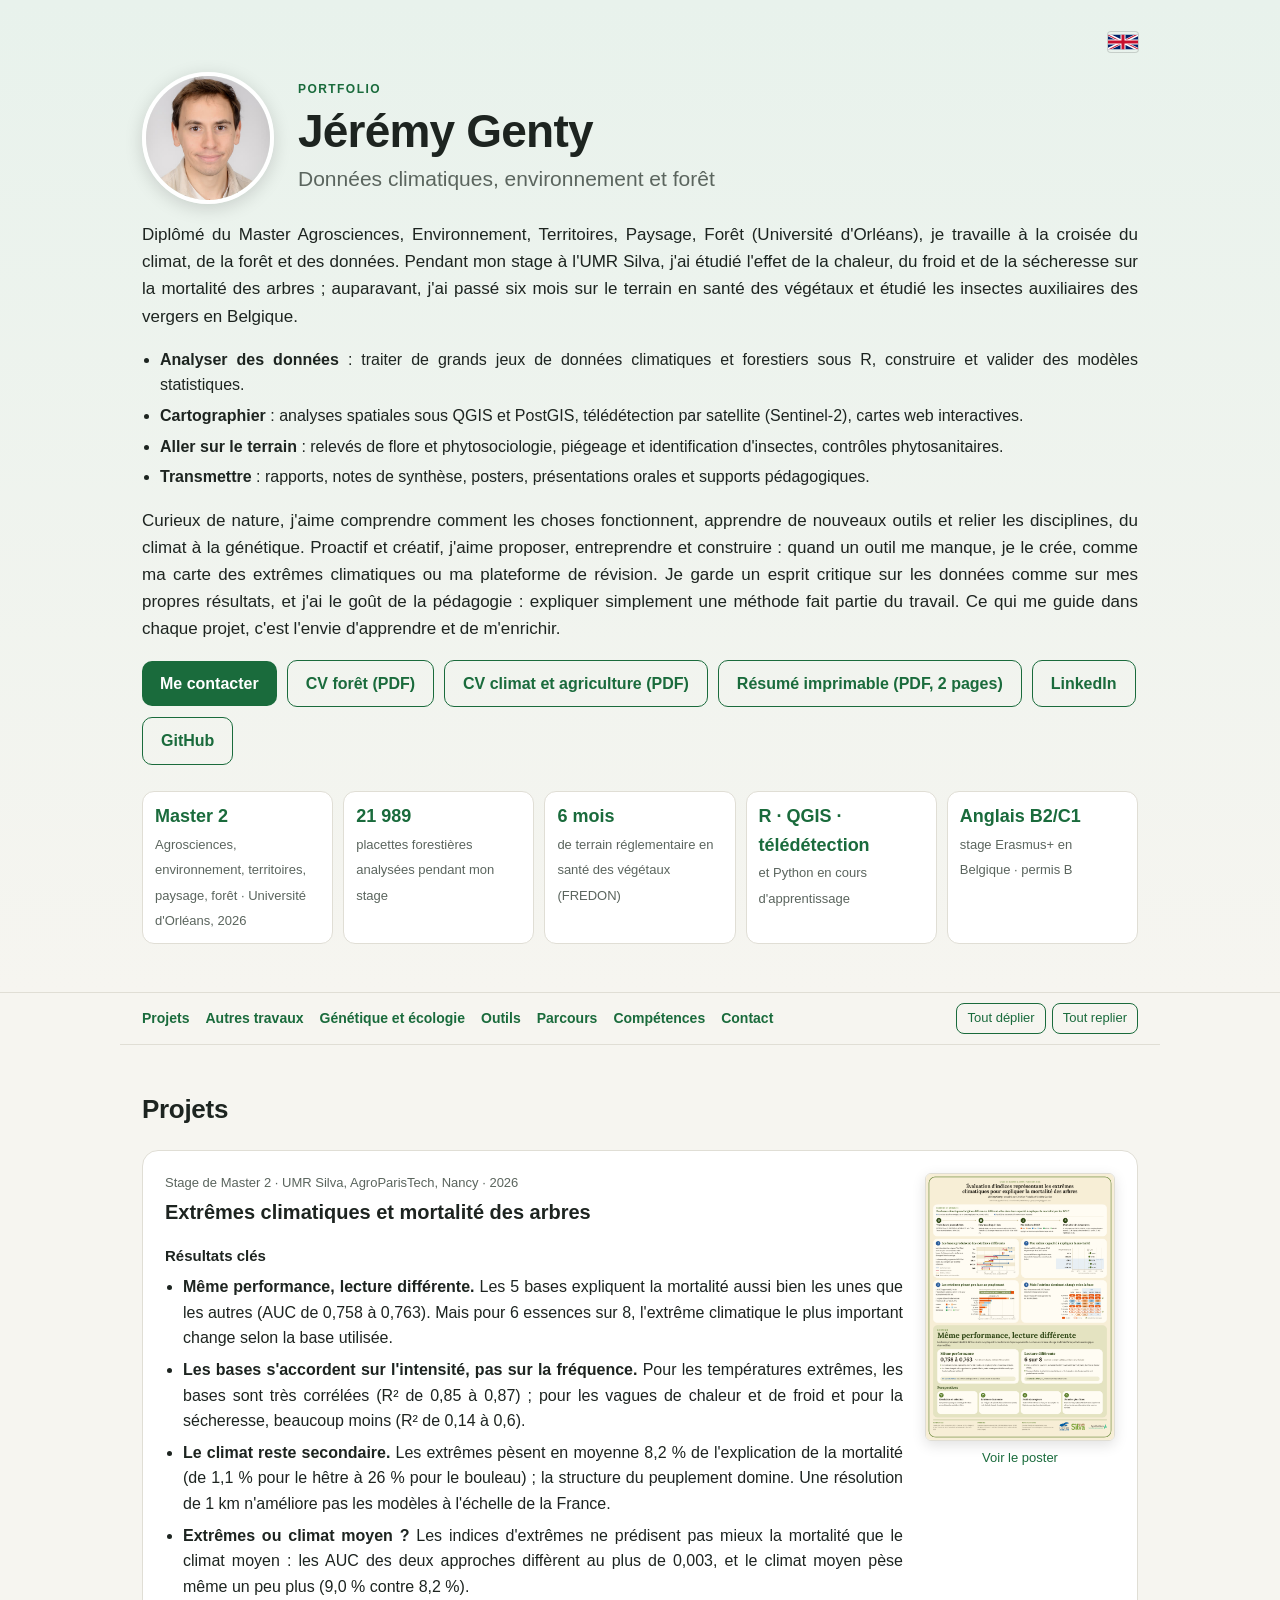
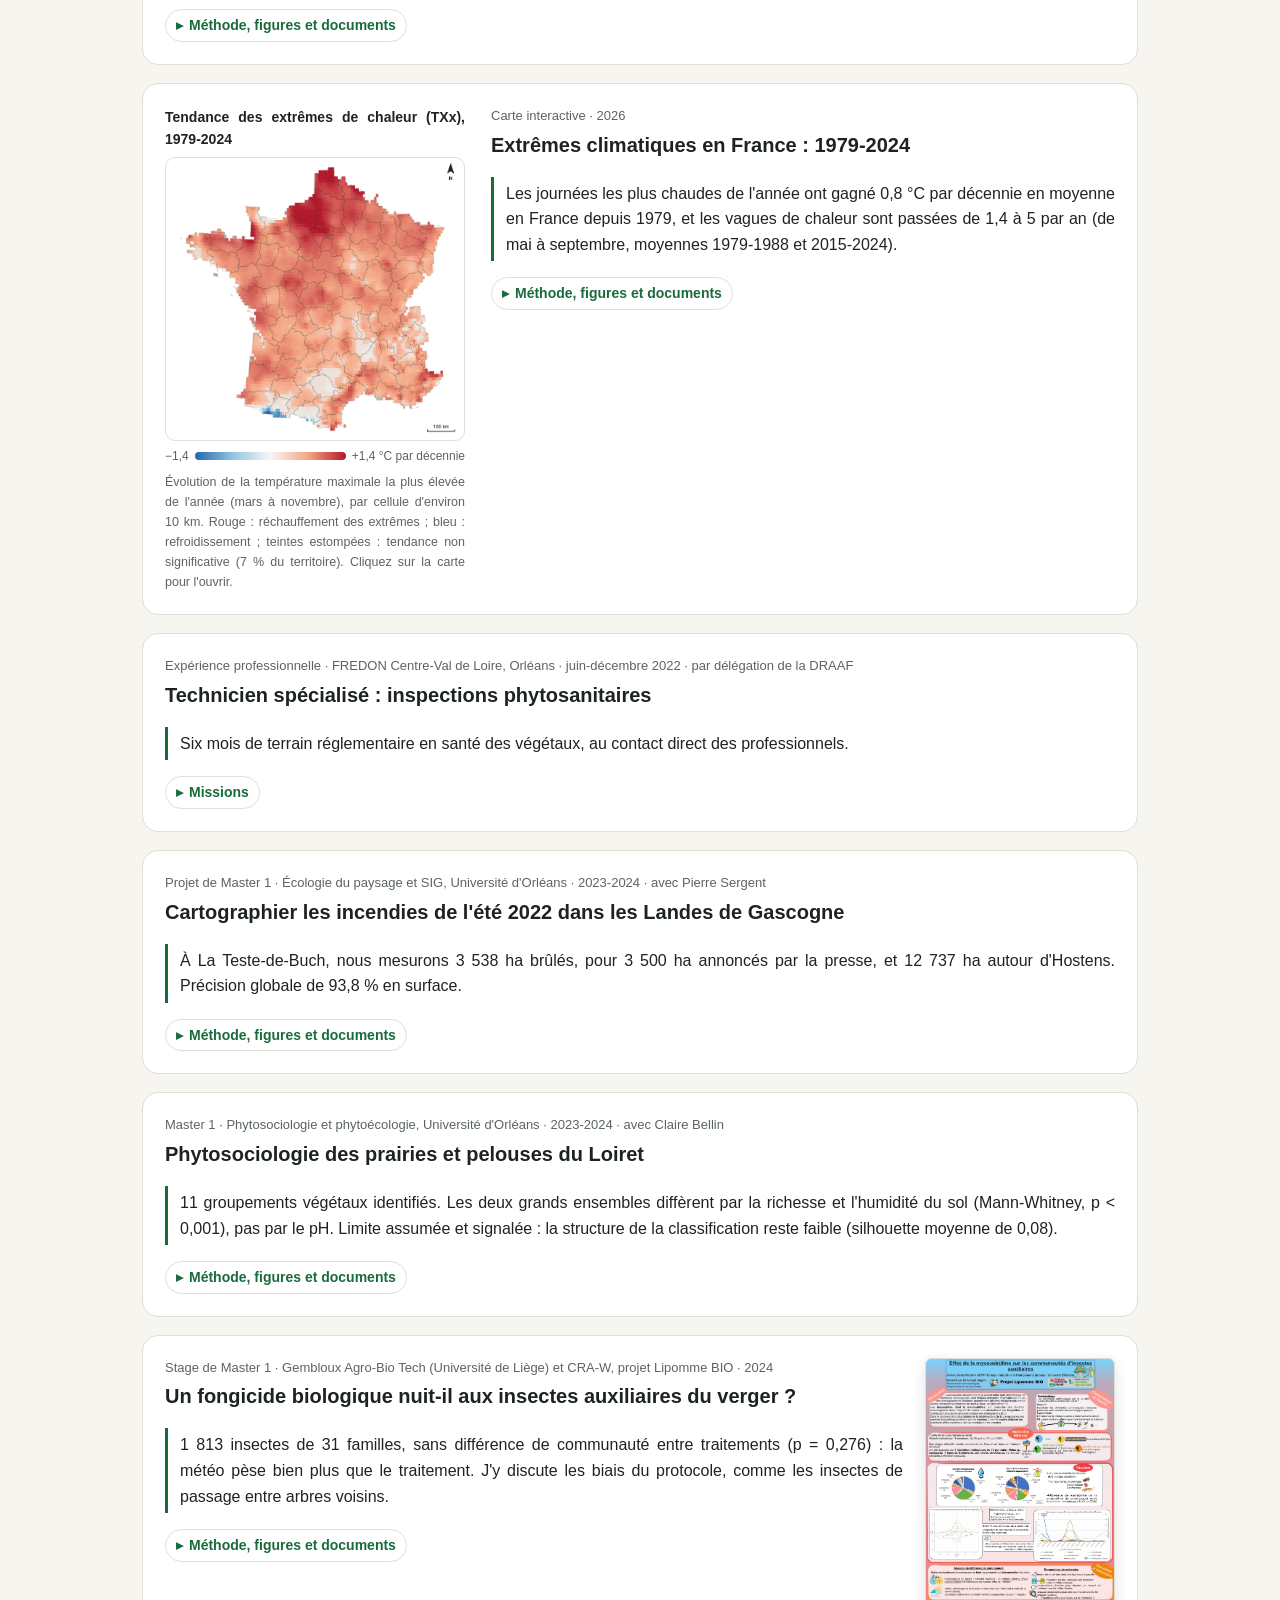
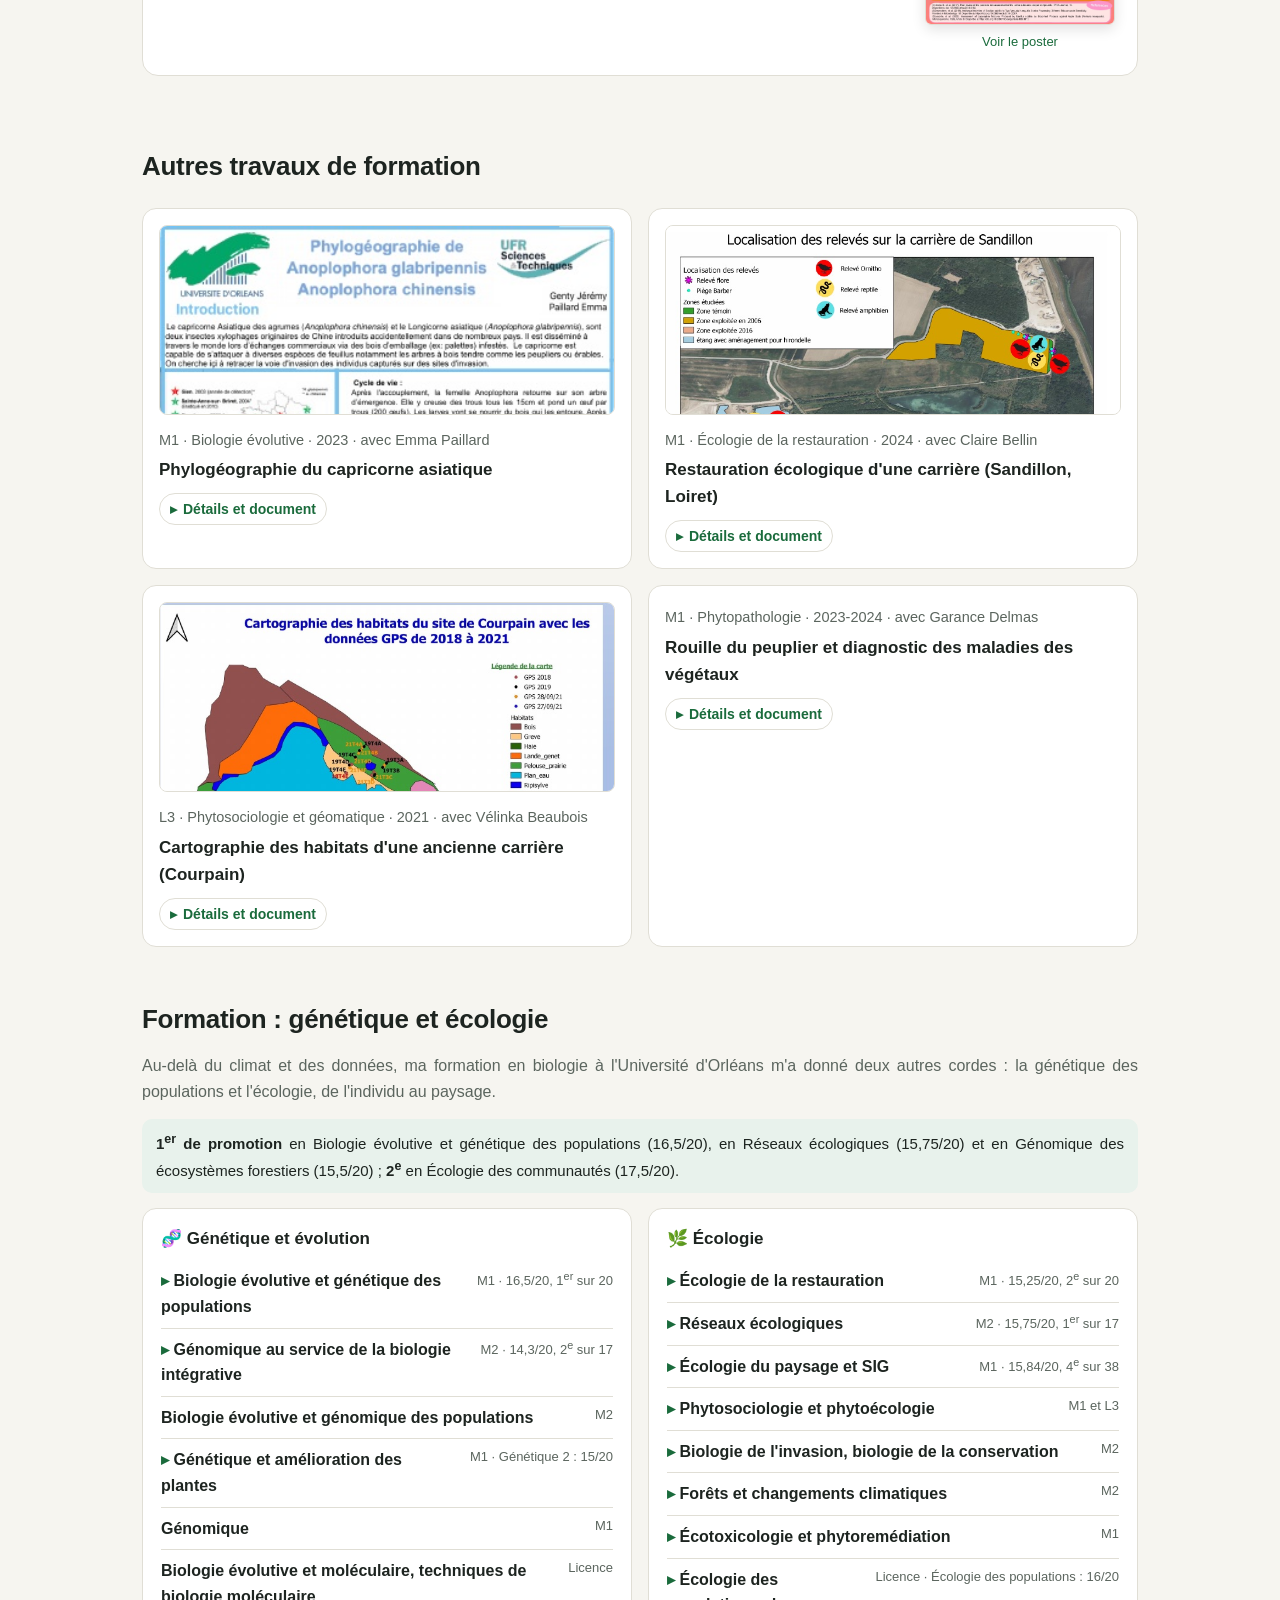
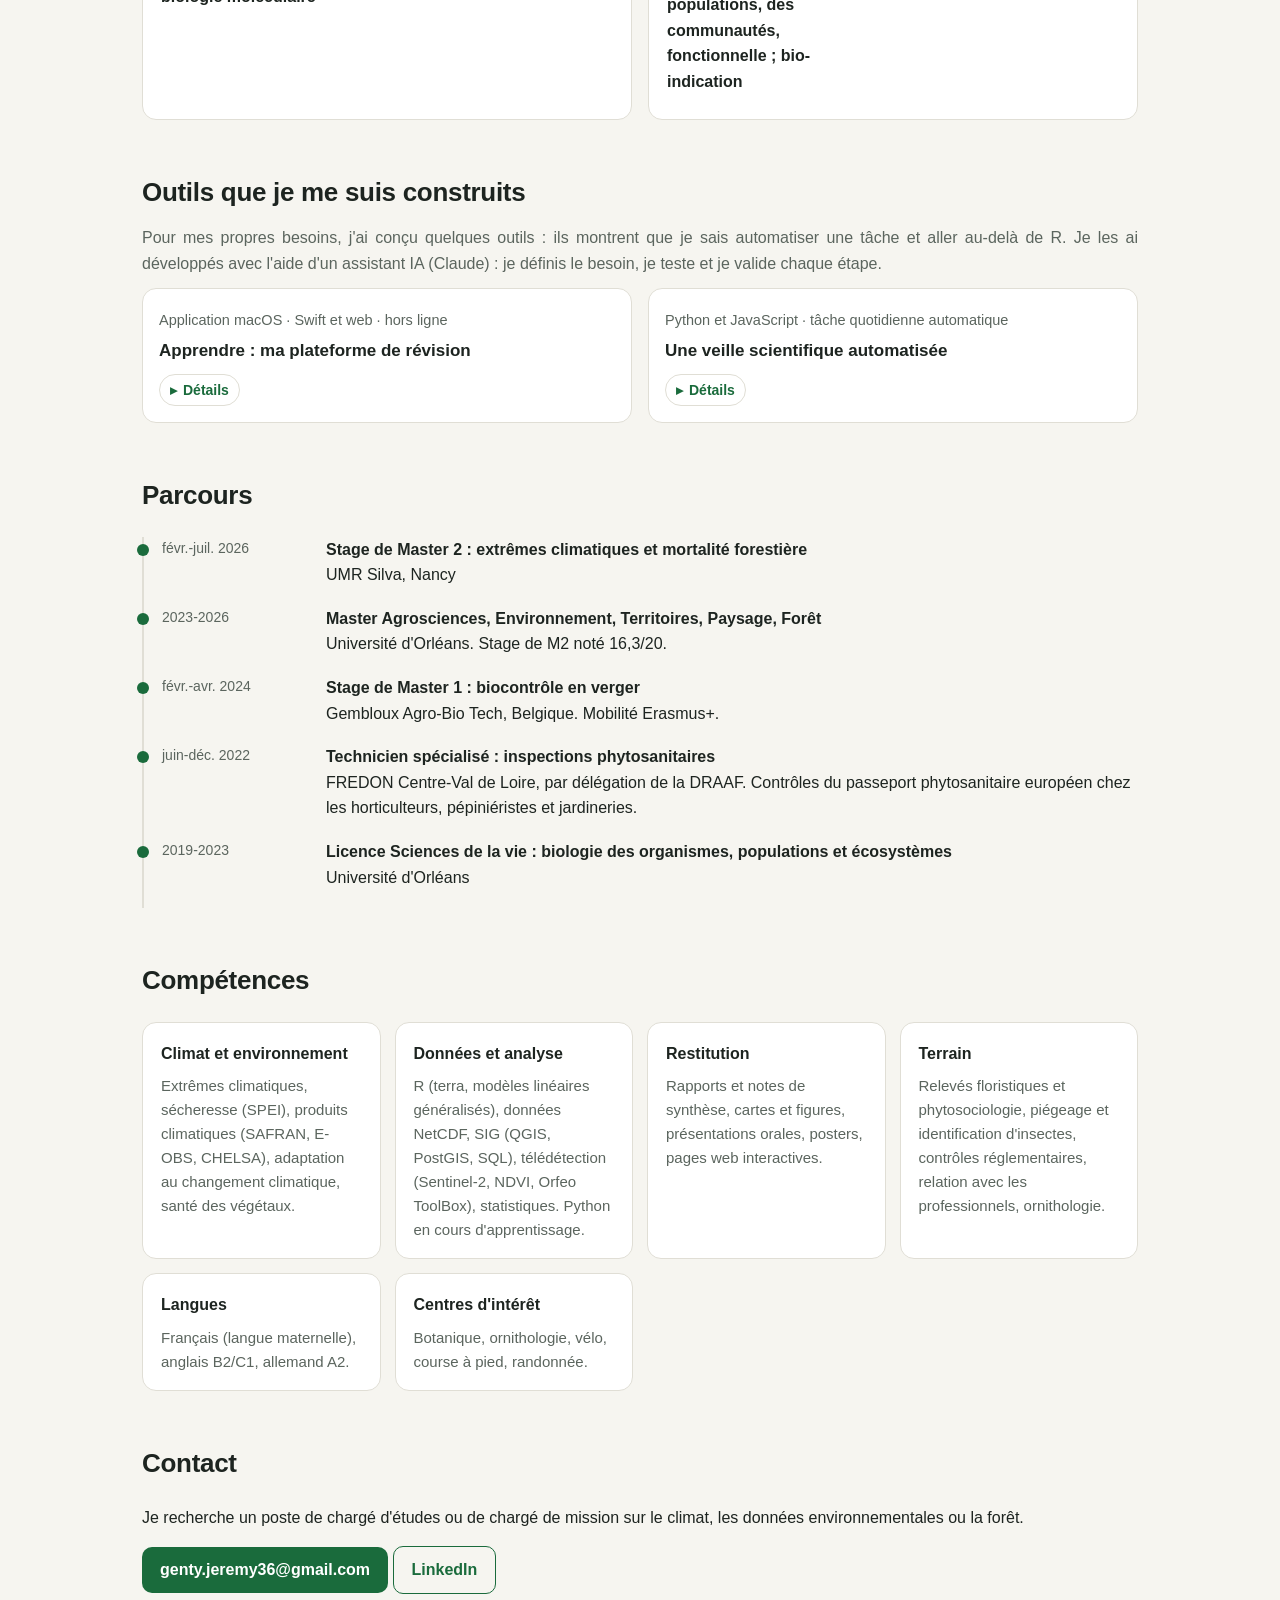
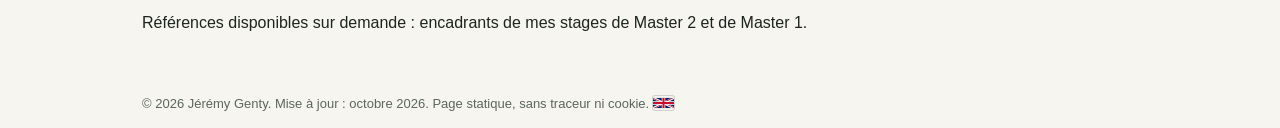
==== index.html @ 627f2845 "Portfolio de Jeremy Genty : donnees climatiques, environnement et foret Site statique bilingue (fran" ====
<!DOCTYPE html>

<html lang="fr">
<head>
<meta content="noindex, nofollow" name="robots"/><meta charset="utf-8"/>
<meta content="width=device-width, initial-scale=1" name="viewport"/>
<title>Jérémy Genty : données climatiques, environnement et forêt</title>
<meta content="Portfolio de Jérémy Genty, diplômé du Master Agrosciences, Environnement, Territoires, Paysage, Forêt (Université d'Orléans) : extrêmes climatiques, données spatialisées, R et SIG." name="description"/>
<link href="style.css?v=20261013b" rel="stylesheet"/>
<meta content="website" property="og:type"/>
<meta content="Jérémy Genty : données climatiques, environnement et forêt" property="og:title"/>
<meta content="Portfolio : extrêmes climatiques et mortalité des forêts, cartographie, télédétection, écologie et génétique." property="og:description"/>
<meta content="https://jeremygenty36-boop.github.io/images/carte_txx_tendance.png" property="og:image"/><meta content="https://jeremygenty36-boop.github.io/" property="og:url"/>
<meta content="summary_large_image" name="twitter:card"/>
<link href="data:image/svg+xml,&lt;svg xmlns='http://www.w3.org/2000/svg' viewBox='0 0 100 100'&gt;&lt;text y='.9em' font-size='90'&gt;🌲&lt;/text&gt;&lt;/svg&gt;" rel="icon"/>
<link href="en.html" hreflang="en" rel="alternate"/></head>
<body>
<header class="hero">
<div class="enveloppe"><a class="drapeau" href="en.html" hreflang="en" title="English version"><img alt="English version" height="20" src="images/drapeau_gb.svg" width="30"/></a>
<div class="identite"><img alt="Photo de Jérémy Genty" class="photo" height="132" src="images/photo_jeremy.jpg" width="132"/><div class="identite-txt"><p class="sur">Portfolio</p><h1>Jérémy Genty</h1><p class="titre">Données climatiques, environnement et forêt</p></div></div>
<div class="presentation">
<p class="pitch">Diplômé du Master Agrosciences, Environnement, Territoires, Paysage, Forêt (Université d'Orléans), je travaille à la croisée du climat, de la forêt et des données. Pendant mon stage à l'UMR Silva, j'ai étudié l'effet de la chaleur, du froid et de la sécheresse sur la mortalité des arbres ; auparavant, j'ai passé six mois sur le terrain en santé des végétaux et étudié les insectes auxiliaires des vergers en Belgique.</p>
<ul class="savoir-faire">
<li><b>Analyser des données</b> : traiter de grands jeux de données climatiques et forestiers sous R, construire et valider des modèles statistiques.</li>
<li><b>Cartographier</b> : analyses spatiales sous QGIS et PostGIS, télédétection par satellite (Sentinel-2), cartes web interactives.</li>
<li><b>Aller sur le terrain</b> : relevés de flore et phytosociologie, piégeage et identification d'insectes, contrôles phytosanitaires.</li>
<li><b>Transmettre</b> : rapports, notes de synthèse, posters, présentations orales et supports pédagogiques.</li>
</ul>
<p class="pitch">Curieux de nature, j'aime comprendre comment les choses fonctionnent, apprendre de nouveaux outils et relier les disciplines, du climat à la génétique. Proactif et créatif, j'aime proposer, entreprendre et construire : quand un outil me manque, je le crée, comme ma carte des extrêmes climatiques ou ma plateforme de révision. Je garde un esprit critique sur les données comme sur mes propres résultats, et j'ai le goût de la pédagogie : expliquer simplement une méthode fait partie du travail. Ce qui me guide dans chaque projet, c'est l'envie d'apprendre et de m'enrichir.</p>
</div>
<p class="liens"><a class="bouton" href="mailto:genty.jeremy36@gmail.com">Me contacter</a>
<a class="bouton secondaire" href="documents/CV_Jeremy_Genty_foret.pdf">CV forêt (PDF)</a>
<a class="bouton secondaire" href="documents/CV_Jeremy_Genty_climat_agriculture.pdf">CV climat et agriculture (PDF)</a>
<a class="bouton secondaire" href="documents/Resume_portfolio_Jeremy_Genty.pdf">Résumé imprimable (PDF, 2 pages)</a>
<a class="bouton secondaire" href="https://www.linkedin.com/in/j%C3%A9r%C3%A9my-genty/">LinkedIn</a>
<a class="bouton secondaire" href="https://github.com/jeremygenty36-boop">GitHub</a>
</p><ul class="en-bref">
<li><b>Master 2</b><span>Agrosciences, environnement, territoires, paysage, forêt · Université d'Orléans, 2026</span></li>
<li><b>21 989</b><span>placettes forestières analysées pendant mon stage</span></li>
<li><b>6 mois</b><span>de terrain réglementaire en santé des végétaux (FREDON)</span></li>
<li><b>R · QGIS · télédétection</b><span>et Python en cours d'apprentissage</span></li>
<li><b>Anglais B2/C1</b><span>stage Erasmus+ en Belgique · permis B</span></li>
</ul>
</div>
</header><nav aria-label="Sommaire" class="sommaire enveloppe">
<a href="#projets">Projets</a><a href="#formation">Autres travaux</a><a href="#genetique-ecologie">Génétique et écologie</a><a href="#outils">Outils</a><a href="#parcours">Parcours</a><a href="#competences">Compétences</a><a href="#contact">Contact</a>
<span class="nav-btns"><button id="tout-ouvrir" type="button">Tout déplier</button><button id="tout-fermer" type="button">Tout replier</button></span>
</nav>
<main class="enveloppe">
<section id="projets">
<h2>Projets</h2>
<article class="projet">
<div>
<p class="etiquette">Stage de Master 2 · UMR Silva, AgroParisTech, Nancy · 2026</p>
<h3>Extrêmes climatiques et mortalité des arbres</h3>
<h4>Résultats clés</h4><ul class="cles">
<li><b>Même performance, lecture différente.</b> Les 5 bases expliquent la mortalité aussi bien les unes que les autres (AUC de 0,758 à 0,763). Mais pour 6 essences sur 8, l'extrême climatique le plus important change selon la base utilisée.</li>
<li><b>Les bases s'accordent sur l'intensité, pas sur la fréquence.</b> Pour les températures extrêmes, les bases sont très corrélées (R² de 0,85 à 0,87) ; pour les vagues de chaleur et de froid et pour la sécheresse, beaucoup moins (R² de 0,14 à 0,6).</li>
<li><b>Le climat reste secondaire.</b> Les extrêmes pèsent en moyenne 8,2 % de l'explication de la mortalité (de 1,1 % pour le hêtre à 26 % pour le bouleau) ; la structure du peuplement domine. Une résolution de 1 km n'améliore pas les modèles à l'échelle de la France.</li>
<li><b>Extrêmes ou climat moyen ?</b> Les indices d'extrêmes ne prédisent pas mieux la mortalité que le climat moyen : les AUC des deux approches diffèrent au plus de 0,003, et le climat moyen pèse même un peu plus (9,0 % contre 8,2 %).</li>
</ul><details class="detail"><summary>Méthode, figures et documents</summary><p>Les bases de données climatiques ne donnent pas les mêmes extrêmes. Est-ce que ce choix change ce qu'on conclut sur la mortalité des forêts ? J'ai calculé 6 indices d'extrêmes (chaleur, froid, sécheresse) avec 5 bases climatiques, dont deux que j'ai descendues de 8-10 km à 1 km, puis modélisé la mortalité de 8 essences sur 21 989 placettes de l'Inventaire forestier national (GLM sous R, sélection par BIC, 1 000 partitions de validation).</p><h4>Situer ce travail</h4><p>À ma connaissance, peu d'études portent spécifiquement sur le rôle des extrêmes climatiques dans la mortalité des forêts ; la plus proche est celle de Carletti et al. (2026), sur le sapin et l'épicéa. Malgré des méthodes différentes, certaines tendances concordent : chez l'épicéa, les variables les plus explicatives sont aussi liées à la chaleur, et chez le sapin les deux études trouvent un rôle des vagues de froid (5,5 % de l'importance dans mon étude contre 2,5 %). Les extrêmes y pèsent en revanche bien plus (jusqu'à 22 % chez le sapin et 29 % chez l'épicéa) : cette étude portait sur des peuplements purs et incluait les extrêmes d'automne, absents de la mienne.</p><div class="figures">
<figure>
<div class="fig-cadre">
<img alt="Deux cartes des Alpes du Nord : température minimale en mailles de 8 km, puis à 1 km où vallées et crêtes apparaissent" loading="lazy" src="images/descente_echelle_alpes.png"/>
<span class="fig-label g">SAFRAN 8 km</span><span class="fig-label d">1 km (descente d'échelle)</span><span class="fig-nord">▲<br/>N</span>
</div>
<div class="fig-legende"><span>−3 °C</span><span class="degrade"></span><span>8,5 °C</span></div>
<figcaption>Température minimale moyenne de 2014 dans les Alpes du Nord. La descente d'échelle (méthode delta, corrigée par DIGITALIS à 1 km) fait apparaître les vallées et les crêtes.</figcaption>
</figure>
<figure>
<img alt="Tableau : pour chaque essence et chaque base climatique, l'extrême climatique le plus important du modèle de mortalité" loading="lazy" src="images/ece_dominant_par_base.png"/>
<figcaption>L'extrême le plus important du modèle de mortalité, par essence et par base climatique. Seuls le pin noir et l'épicéa gardent le même (TXx) avec les 5 bases. Extrait de mon poster.</figcaption>
</figure>
</div><h4>Et après ?</h4><ul class="cles">
<li><b>Résolution et sélection :</b> comprendre pourquoi davantage d'indices entrent dans les modèles à 1 km.</li>
<li><b>Extrêmes d'automne :</b> les intégrer, puisqu'ils pèsent chez Carletti et al. (2026).</li>
<li><b>Froid et ravageurs :</b> tester l'effet indirect du froid via les scolytes de l'épicéa, avec des données biotiques.</li>
<li><b>Données plus fines :</b> examiner les produits Météo-France à 2,5 km et alimenter des modèles mécanistes comme SurEau.</li>
</ul><p class="qualite"><b>Démarche qualité.</b> J'ai publié la chaîne de traitement complète en accès libre, avec un registre de 17 points (ERRATA) qui documente chaque erreur trouvée après coup et son effet sur les résultats : aucune n'invalide les conclusions, la plus exposée étant le faible poids de la sécheresse. Les valeurs aberrantes ont été conservées et expliquées plutôt qu'écartées.</p><ul class="outils"><li>R</li><li>terra</li><li>Climpact</li><li>GLM</li><li>Données IFN</li><li>Descente d'échelle</li></ul><p class="liens"><a href="https://github.com/jeremygenty36-boop/ece-mortalite-foret/blob/main/docs/rapport_stage_M2_Genty_2026.pdf">Rapport de stage (PDF)</a> · <a href="documents/Poster_stage_M2_Genty_2026.pdf">Poster (PDF, A0)</a> · <a href="documents/Soutenance_stage_M2_Genty_2026.pdf">Diaporama de soutenance (PDF, 41 diapositives)</a> · <a href="https://github.com/jeremygenty36-boop/ece-mortalite-foret">Dépôt du code</a> · <a href="https://github.com/jeremygenty36-boop/ece-mortalite-foret/blob/main/ERRATA.md">ERRATA</a></p></details></div>
<a class="poster" href="documents/Poster_stage_M2_Genty_2026.pdf"><img alt="Aperçu du poster de stage : Même performance, lecture différente" loading="lazy" src="images/poster_vignette.png"/><span>Voir le poster</span></a>
</article><article class="projet vedette">
<figure class="vignette-carte"><p class="fig-titre">Tendance des extrêmes de chaleur (TXx), 1979-2024</p><a class="visuel" href="carte/"><img alt="Carte de France de la tendance des extrêmes de chaleur entre 1979 et 2024" loading="lazy" src="images/carte_txx_tendance.png"/></a><div class="fig-legende"><span>−1,4</span><span class="degrade-tend"></span><span>+1,4 °C par décennie</span></div><figcaption>Évolution de la température maximale la plus élevée de l'année (mars à novembre), par cellule d'environ 10 km. Rouge : réchauffement des extrêmes ; bleu : refroidissement ; teintes estompées : tendance non significative (7 % du territoire). Cliquez sur la carte pour l'ouvrir.</figcaption></figure>
<div>
<p class="etiquette">Carte interactive · 2026</p>
<h3>Extrêmes climatiques en France : 1979-2024</h3>
<p class="resultat">Les journées les plus chaudes de l'année ont gagné 0,8 °C par décennie en moyenne en France depuis 1979, et les vagues de chaleur sont passées de 1,4 à 5 par an (de mai à septembre, moyennes 1979-1988 et 2015-2024).</p>
<details class="detail"><summary>Méthode, figures et documents</summary><p>Six indices de chaleur, de froid et de sécheresse (dont les vagues de chaleur et de froid), année par année, sur toute la France métropolitaine. J'ai recalculé les indices depuis les observations européennes E-OBS (11 Go de données journalières), avec la méthode de mon stage, puis construit une carte interactive : animation des années, extrêmes par période de 10 ans, tendances avec leur significativité, et série d'un lieu au clic.</p><p>La carte fait le lien avec mon stage : pour chaque indice, elle montre ce qu'il pèse dans les modèles de mortalité des 8 essences et la courbe de réponse de chaque essence, et une seconde couche cartographie la mortalité observée dans l'Inventaire forestier par département.</p><ul class="outils"><li>R</li><li>NetCDF</li><li>SPEI</li><li>JavaScript</li><li>Cartographie</li></ul><p class="liens"><a href="carte/">Ouvrir la carte</a> · <a href="https://github.com/jeremygenty36-boop/carte-extremes-climatiques">Code</a></p></details></div>
</article>
<article class="projet" id="fredon">
<div>
<p class="etiquette">Expérience professionnelle · FREDON Centre-Val de Loire, Orléans · juin-décembre 2022 · par délégation de la DRAAF</p>
<h3>Technicien spécialisé : inspections phytosanitaires</h3>
<p class="resultat">Six mois de terrain réglementaire en santé des végétaux, au contact direct des professionnels.</p>
<details class="detail"><summary>Missions</summary>
<ul class="cles">
<li><b>Contrôles du passeport phytosanitaire européen</b> chez des horticulteurs, des pépiniéristes et des jardineries.</li>
<li><b>Relevés en jardins, espaces végétalisés et infrastructures (JEVI).</b></li>
<li><b>Comptes rendus d'inspection écrits</b> et échanges avec les professionnels contrôlés.</li>
</ul>
<ul class="outils"><li>Santé des végétaux</li><li>Réglementation</li><li>Terrain</li><li>Relation avec les professionnels</li></ul>
</details>
</div>
</article>
<article class="projet" id="landes">
<div>
<p class="etiquette">Projet de Master 1 · Écologie du paysage et SIG, Université d'Orléans · 2023-2024 · avec Pierre Sergent</p>
<h3>Cartographier les incendies de l'été 2022 dans les Landes de Gascogne</h3>
<p class="resultat">À La Teste-de-Buch, nous mesurons 3 538 ha brûlés, pour 3 500 ha annoncés par la presse, et 12 737 ha autour d'Hostens. Précision globale de 93,8 % en surface.</p>
<details class="detail"><summary>Méthode, figures et documents</summary><p>À partir de deux images satellite Sentinel-2 (septembre 2021 et septembre 2022), nous avons cartographié les forêts brûlées par les deux grands foyers de l'été 2022 : différence d'indice de végétation (NDVI) avant et après, masque forêt tiré de la carte d'occupation des sols OSO, seuillage en trois classes de probabilité, tamisage et vectorisation sous QGIS et Orfeo ToolBox, puis validation par photo-interprétation de 50 polygones par classe.</p><figure class="seule">
<img alt="Carte des surfaces brûlées en 2022 entre le bassin d'Arcachon et Hostens, en trois classes de probabilité" loading="lazy" src="images/landes_incendies_2022.jpg"/>
<figcaption>Carte finale : surfaces brûlées selon la probabilité de détection, sur fond d'image Sentinel-2. Nous signalons aussi les limites, comme des erreurs d'attribution de la carte OSO.</figcaption>
</figure><ul class="outils"><li>Sentinel-2</li><li>NDVI</li><li>QGIS</li><li>Orfeo ToolBox</li><li>Photo-interprétation</li></ul><p class="liens"><a href="documents/Incendies_Landes_2022_Genty_Sergent.pdf">Présentation complète (PDF, 40 diapositives)</a></p></details></div>
</article>
<article class="projet" id="phyto">
<div>
<p class="etiquette">Master 1 · Phytosociologie et phytoécologie, Université d'Orléans · 2023-2024 · avec Claire Bellin</p>
<h3>Phytosociologie des prairies et pelouses du Loiret</h3>
<p class="resultat">11 groupements végétaux identifiés. Les deux grands ensembles diffèrent par la richesse et l'humidité du sol (Mann-Whitney, p &lt; 0,001), pas par le pH. Limite assumée et signalée : la structure de la classification reste faible (silhouette moyenne de 0,08).</p>
<details class="detail"><summary>Méthode, figures et documents</summary><p>À partir de 258 relevés floristiques sur trois sites du Loiret (Saint-Mesmin, Tavers, Guilly), nous avons regroupé les relevés par classification ascendante hiérarchique (distance de corde, méthode de Ward), choisi le nombre de groupes avec la silhouette et OptimClass, rattaché chaque groupe à un syntaxon décrit (association ou alliance), puis comparé les groupes par écogrammes et tableau synoptique pour proposer une gestion adaptée.</p><figure class="seule">
<img alt="Dendrogramme des 258 relevés séparés en deux grands groupes et onze clusters" loading="lazy" src="images/phyto_dendrogramme.jpg"/>
<figcaption>Dendrogramme des relevés : deux grands groupes et 11 clusters, rattachés ensuite à des syntaxons décrits.</figcaption>
</figure><ul class="outils"><li>Botanique</li><li>Relevés de terrain</li><li>Classification</li><li>R</li><li>Gestion des milieux</li></ul><p class="liens"><a href="documents/Phytosociologie_Loiret_Bellin_Genty.pdf">Diaporama de l'oral (PDF)</a></p></details></div>
</article>
<article class="projet">
<div>
<p class="etiquette">Stage de Master 1 · Gembloux Agro-Bio Tech (Université de Liège) et CRA-W, projet Lipomme BIO · 2024</p>
<h3>Un fongicide biologique nuit-il aux insectes auxiliaires du verger ?</h3>
<p class="resultat">1 813 insectes de 31 familles, sans différence de communauté entre traitements (p = 0,276) : la météo pèse bien plus que le traitement. J'y discute les biais du protocole, comme les insectes de passage entre arbres voisins.</p>
<details class="detail"><summary>Méthode, figures et documents</summary><p>La mycosubtiline, une molécule antifongique d'origine bactérienne, est étudiée comme alternative au cuivre et au soufre contre la tavelure du pommier. J'ai comparé les insectes capturés par pièges jaunes sous quatre traitements (eau, mycosubtiline, soufre et cuivre, méthode GAWI), sur 4 répétitions de 10 pommiers pendant 18 semaines : identification à la famille, analyse en composantes principales et test de Kruskal-Wallis sous R.</p><ul class="outils"><li>Terrain</li><li>Entomologie</li><li>R</li><li>Statistiques</li><li>Poster</li></ul><p class="liens"><a href="documents/Poster_stage_M1_Genty_2024.pdf">Poster (PDF)</a></p></details></div>
<a class="poster" href="documents/Poster_stage_M1_Genty_2024.pdf"><img alt="Aperçu du poster de stage de Master 1 sur la mycosubtiline et les insectes auxiliaires" loading="lazy" src="images/poster_m1_vignette.jpg"/><span>Voir le poster</span></a>
</article>
</section>
<section id="formation">
<h2>Autres travaux de formation</h2>
<div class="travaux">
<article class="travail" id="capricorne">
<a href="documents/Poster_capricorne_asiatique_Genty_Paillard.pdf"><img alt="Aperçu du poster sur la phylogéographie du capricorne asiatique" class="portrait" loading="lazy" src="images/capricorne_poster.jpg"/></a>
<div>
<p class="etiquette">M1 · Biologie évolutive · 2023 · avec Emma Paillard</p>
<h3>Phylogéographie du capricorne asiatique</h3>
<details class="detail"><summary>Détails et document</summary><p>Retracer les voies d'invasion d'<i>Anoplophora glabripennis</i> et d'<i>A. chinensis</i> en France à partir de séquences ADN : piégeage, PCR, séquençage du gène COI, arbres phylogénétiques sous MEGA.</p><ul class="outils"><li>Espèces invasives</li><li>Santé des forêts</li><li>Génétique</li></ul><p class="liens"><a href="documents/Poster_capricorne_asiatique_Genty_Paillard.pdf">Poster (PDF)</a></p></details></div>
</article>
<article class="travail" id="sandillon">
<a href="documents/Restauration_carriere_Sandillon_Bellin_Genty.pdf"><img alt="Carte des points de relevés faune et flore sur la carrière de Sandillon" loading="lazy" src="images/sandillon_releves.jpg"/></a>
<div>
<p class="etiquette">M1 · Écologie de la restauration · 2024 · avec Claire Bellin</p>
<h3>Restauration écologique d'une carrière (Sandillon, Loiret)</h3>
<details class="detail"><summary>Détails et document</summary><p>Comparer des zones exploitées jusqu'en 2006 et 2016 à une zone témoin : points d'écoute des oiseaux, pièges à carabes, plaques à reptiles, relevés de flore ; similarité de Jaccard, types biologiques de Raunkiaer, valeurs écologiques d'Ellenberg.</p><ul class="outils"><li>Inventaires faune-flore</li><li>Restauration</li><li>QGIS</li><li>R</li></ul><p class="liens"><a href="documents/Restauration_carriere_Sandillon_Bellin_Genty.pdf">Rapport (PDF, 19 pages)</a></p></details></div>
</article>
<article class="travail" id="courpain">
<a href="documents/Habitats_carriere_Courpain_Genty_Beaubois.pdf"><img alt="Carte des habitats de l'ancienne carrière de Courpain avec les points GPS des relevés" loading="lazy" src="images/courpain_habitats.jpg"/></a>
<div>
<p class="etiquette">L3 · Phytosociologie et géomatique · 2021 · avec Vélinka Beaubois</p>
<h3>Cartographie des habitats d'une ancienne carrière (Courpain)</h3>
<details class="detail"><summary>Détails et document</summary><p>Sur une carrière de 17 ha réaménagée : relevés de végétation géolocalisés, carte des habitats sous QGIS (4,2 ha de pelouses et prairies, 5,1 ha de plan d'eau), analyses factorielles et dendrogrammes distinguant trois grands types de végétation.</p><ul class="outils"><li>Cartographie d'habitats</li><li>GPS</li><li>QGIS</li><li>Phytosociologie</li></ul><p class="liens"><a href="documents/Habitats_carriere_Courpain_Genty_Beaubois.pdf">Compte rendu (PDF)</a></p></details></div>
</article>
<article class="travail">
<div>
<p class="etiquette">M1 · Phytopathologie · 2023-2024 · avec Garance Delmas</p>
<h3>Rouille du peuplier et diagnostic des maladies des végétaux</h3>
<details class="detail"><summary>Détails et document</summary><p>Pathotypage de souches de <i>Melampsora larici-populina</i> sur des clones de peuplier : une souche caractérisée, l'autre ininterprétable faute d'infection du témoin, ce que nous discutons. Puis 25 fiches de diagnostic : oïdiums, rouilles, galles, gui, feu bactérien, viroses.</p><ul class="outils"><li>Phytopathologie</li><li>Santé des forêts</li><li>Diagnostic</li></ul><p class="liens"><a href="documents/Rouille_peuplier_phytopathologie_Genty_Delmas.pdf">Compte rendu (PDF)</a></p></details></div>
</article>
</div>
</section>
<section id="genetique-ecologie">
<h2>Formation : génétique et écologie</h2>
<p class="intro-section">Au-delà du climat et des données, ma formation en biologie à l'Université d'Orléans m'a donné deux autres cordes : la génétique des populations et l'écologie, de l'individu au paysage.</p>
<p class="points-forts"><b>1<sup>er</sup> de promotion</b> en Biologie évolutive et génétique des populations (16,5/20), en Réseaux écologiques (15,75/20) et en Génomique des écosystèmes forestiers (15,5/20) ; <b>2<sup>e</sup></b> en Écologie des communautés (17,5/20).</p>
<div class="deux-col">
<div class="col-ue">
<h3>🧬 Génétique et évolution</h3>
<ul class="ue">
<li class="depliable"><details class="ue-detail"><summary><b>Biologie évolutive et génétique des populations</b><span>M1 · 16,5/20, 1<sup>er</sup> sur 20</span></summary><small>Phylogéographie, populations subdivisées et modèles de migration.</small><small class="rendu">Rendus : <a href="#capricorne">poster sur la phylogéographie du capricorne asiatique</a> ; présentation d'article à cinq sur la phylogéographie du guépard en Afrique et en Asie (Charruau et al., 2011) et ses enjeux pour la conservation. <a href="documents/Phylogeographie_guepard_Genty_Paillard_Sergent_Bellin_Moussa.pdf">Diaporama (PDF, 39 diapositives)</a></small></details></li>
<li class="depliable"><details class="ue-detail"><summary><b>Génomique au service de la biologie intégrative</b><span>M2 · 14,3/20, 2<sup>e</sup> sur 17</span></summary><small>Dont une étude de cas en génomique des écosystèmes forestiers (15,5/20, 1<sup>er</sup>) et une initiation à la bioinformatique.</small><small class="rendu">Rendu : présentation d'article à quatre sur l'épigénétique des interactions arbre-champignon : l'hypométhylation de l'ADN de l'arbre hôte perturbe la symbiose avec un champignon ectomycorhizien (Vigneaud et al., 2023).</small></details></li>
<li><b>Biologie évolutive et génomique des populations</b><span>M2</span></li>
<li class="depliable"><details class="ue-detail"><summary><b>Génétique et amélioration des plantes</b><span>M1 · Génétique 2 : 15/20</span></summary><small class="rendu">Rendu individuel : résistance à la sécheresse de deux génotypes de peuplier (Skado, Koster) selon la fertilisation azotée, mesurée par la P50 (tension provoquant 50 % d'embolie) à partir de courbes de vulnérabilité sous R. Chez Skado, la P50 diffère significativement entre apport d'azote faible et optimal. <a href="documents/Cavitation_peuplier_Genty_2024.pdf">Compte rendu (PDF)</a></small></details></li>
<li><b>Génomique</b><span>M1</span></li>
<li><b>Biologie évolutive et moléculaire, techniques de biologie moléculaire</b><span>Licence</span></li>
</ul>
</div>
<div class="col-ue">
<h3>🌿 Écologie</h3>
<ul class="ue">
<li class="depliable"><details class="ue-detail"><summary><b>Écologie de la restauration</b><span>M1 · 15,25/20, 2<sup>e</sup> sur 20</span></summary><small>Dont Écologie des communautés : concepts et outils (17,5/20).</small><small class="rendu">Rendu : <a href="#sandillon">rapport sur la restauration de la carrière de Sandillon</a> (inventaires oiseaux, carabes, reptiles et flore ; analyses sous R).</small></details></li>
<li class="depliable"><details class="ue-detail"><summary><b>Réseaux écologiques</b><span>M2 · 15,75/20, 1<sup>er</sup> sur 17</span></summary><small class="rendu">TD sous R : comparaison de réseaux d'interactions plantes-insectes en milieu ornemental et sauvage (connectance, emboîtement, compartiments ; packages bipartite et igraph).</small></details></li>
<li class="depliable"><details class="ue-detail"><summary><b>Écologie du paysage et SIG</b><span>M1 · 15,84/20, 4<sup>e</sup> sur 38</span></summary><small class="rendu">Rendu : <a href="#landes">cartographie des incendies de 2022 dans les Landes</a> (Sentinel-2, QGIS).</small></details></li>
<li class="depliable"><details class="ue-detail"><summary><b>Phytosociologie et phytoécologie</b><span>M1 et L3</span></summary><small class="rendu">Rendus : <a href="#phyto">oral sur les prairies et pelouses du Loiret</a> (M1) ; <a href="#courpain">cartographie des habitats de Courpain</a> (L3).</small></details></li>
<li class="depliable"><details class="ue-detail"><summary><b>Biologie de l'invasion, biologie de la conservation</b><span>M2</span></summary><small class="rendu">Rendus : vidéo d'analyse d'article sur l'invasion du frelon à pattes jaunes en Europe (Arca et al., 2015), 8 min, avec Claire Bellin ; carte conceptuelle de la biologie de la conservation (à quatre).</small><video class="video-ue" controls="" poster="images/frelon_video_apercu.jpg" preload="none" src="documents/Frelon_asiatique_analyse_article_Genty_Bellin.mp4">Votre navigateur ne lit pas la vidéo : <a href="documents/Frelon_asiatique_analyse_article_Genty_Bellin.mp4">la télécharger</a>.</video></details></li>
<li class="depliable"><details class="ue-detail"><summary><b>Forêts et changements climatiques</b><span>M2</span></summary><small>Enjeux et leviers d'adaptation, suivis sanitaires en forêt.</small></details></li>
<li class="depliable"><details class="ue-detail"><summary><b>Écotoxicologie et phytoremédiation</b><span>M1</span></summary><small class="rendu">Rendu avec Claire Bellin : phytostabilisation des métaux d'un sol minier végétalisé par le saule, assistée par du biochar.</small></details></li>
<li class="depliable"><details class="ue-detail"><summary><b>Écologie des populations, des communautés, fonctionnelle ; bio-indication</b><span>Licence · Écologie des populations : 16/20</span></summary><small class="rendu">Rendu : compte rendu de pédologie sur les sols de la forêt domaniale d'Orléans (massif d'Ingrannes), avec Robin Cascales.</small></details></li>
</ul>
</div>
</div>
</section>
<section id="outils">
<h2>Outils que je me suis construits</h2>
<p class="intro-section">Pour mes propres besoins, j'ai conçu quelques outils : ils montrent que je sais automatiser une tâche et aller au-delà de R. Je les ai développés avec l'aide d'un assistant IA (Claude) : je définis le besoin, je teste et je valide chaque étape.</p>
<div class="travaux">
<article class="travail"><div>
<p class="etiquette">Application macOS · Swift et web · hors ligne</p>
<h3>Apprendre : ma plateforme de révision</h3>
<details class="detail"><summary>Détails</summary>
<p>Des cours et plus de 800 questions à choix multiple avec explications, révisées par répétition espacée : botanique, statistiques, R, Python (avec une console Python intégrée), SQL. Je l'utilise pour approfondir un sujet nouveau à partir de la documentation que je rassemble.</p>
<ul class="outils"><li>Swift</li><li>JavaScript</li><li>Apprentissage</li></ul>
</details>
</div></article>
<article class="travail"><div>
<p class="etiquette">Python et JavaScript · tâche quotidienne automatique</p>
<h3>Une veille scientifique automatisée</h3>
<details class="detail"><summary>Détails</summary>
<p>Chaque matin, un script interroge la base bibliographique OpenAlex sur mes thèmes (dépérissement, extrêmes climatiques, télédétection, santé des forêts…) et me présente les nouveaux articles. Un clic envoie un article dans Zotero avec son PDF en accès libre et le range automatiquement dans le bon dossier.</p>
<ul class="outils"><li>Python</li><li>API OpenAlex</li><li>Zotero</li><li>Automatisation</li></ul>
</details>
</div></article>
</div>
</section><section id="parcours">
<h2>Parcours</h2>
<ol class="frise">
<li><span class="date">févr.-juil. 2026</span><div><b>Stage de Master 2 : extrêmes climatiques et mortalité forestière</b><br/>UMR Silva, Nancy</div></li>
<li><span class="date">2023-2026</span><div><b>Master Agrosciences, Environnement, Territoires, Paysage, Forêt</b><br/>Université d'Orléans. Stage de M2 noté 16,3/20.</div></li>
<li><span class="date">févr.-avr. 2024</span><div><b>Stage de Master 1 : biocontrôle en verger</b><br/>Gembloux Agro-Bio Tech, Belgique. Mobilité Erasmus+.</div></li>
<li><span class="date">juin-déc. 2022</span><div><b>Technicien spécialisé : inspections phytosanitaires</b><br/>FREDON Centre-Val de Loire, par délégation de la DRAAF. Contrôles du passeport phytosanitaire européen chez les horticulteurs, pépiniéristes et jardineries.</div></li>
<li><span class="date">2019-2023</span><div><b>Licence Sciences de la vie : biologie des organismes, populations et écosystèmes</b><br/>Université d'Orléans</div></li>
</ol>
</section>
<section id="competences">
<h2>Compétences</h2>
<div class="grille">
<div><h3>Climat et environnement</h3><p>Extrêmes climatiques, sécheresse (SPEI), produits climatiques (SAFRAN, E-OBS, CHELSA), adaptation au changement climatique, santé des végétaux.</p></div>
<div><h3>Données et analyse</h3><p>R (terra, modèles linéaires généralisés), données NetCDF, SIG (QGIS, PostGIS, SQL), télédétection (Sentinel-2, NDVI, Orfeo ToolBox), statistiques. Python en cours d'apprentissage.</p></div>
<div><h3>Restitution</h3><p>Rapports et notes de synthèse, cartes et figures, présentations orales, posters, pages web interactives.</p></div>
<div><h3>Terrain</h3><p>Relevés floristiques et phytosociologie, piégeage et identification d'insectes, contrôles réglementaires, relation avec les professionnels, ornithologie.</p></div>
<div><h3>Langues</h3><p>Français (langue maternelle), anglais B2/C1, allemand A2.</p></div>
<div><h3>Centres d'intérêt</h3><p>Botanique, ornithologie, vélo, course à pied, randonnée.</p></div></div>
</section>
<section class="contact" id="contact">
<h2>Contact</h2>
<p>Je recherche un poste de chargé d'études ou de chargé de mission sur le climat, les données environnementales ou la forêt.</p>
<p><a class="bouton" href="mailto:genty.jeremy36@gmail.com">genty.jeremy36@gmail.com</a> <a class="bouton secondaire" href="https://www.linkedin.com/in/j%C3%A9r%C3%A9my-genty/">LinkedIn</a></p>
<p class="references">Références disponibles sur demande : encadrants de mes stages de Master 2 et de Master 1.</p></section>
</main>
<footer class="enveloppe"><p>© 2026 Jérémy Genty. Mise à jour : octobre 2026. Page statique, sans traceur ni cookie. <a href="en.html" hreflang="en" title="English version"><img alt="English version" class="drapeau-pied" height="14" src="images/drapeau_gb.svg" width="21"/></a></p></footer>
<script>
document.getElementById("tout-ouvrir").onclick = () => document.querySelectorAll("details").forEach(d => d.open = true);
document.getElementById("tout-fermer").onclick = () => document.querySelectorAll("details").forEach(d => d.open = false);
// un lien interne vers un element replie l'ouvre
document.querySelectorAll('a[href^="#"]').forEach(a => a.addEventListener("click", () => {
  const c = document.querySelector(a.getAttribute("href")); if (!c) return;
  let d = c.closest("details"); while (d) { d.open = true; d = d.parentElement.closest("details"); }
  c.querySelectorAll(":scope > div > details.detail").forEach(x => x.open = true);
}));
</script></body>
</html>
---- style.css ----
:root{--fond:#f6f5f0;--carte:#fff;--txt:#1d2420;--mut:#5b655e;--ac:#1a6b3c;--ac2:#e8f2ec;--bord:#e0ded5}
@media(prefers-color-scheme:dark){:root{--fond:#141715;--carte:#1d211f;--txt:#eef1ee;--mut:#a6b0a8;--ac:#5cc48a;--ac2:#1f2e25;--bord:#2f3531}}
*{box-sizing:border-box}
body{margin:0;background:var(--fond);color:var(--txt);font:16px/1.6 -apple-system,"Segoe UI",Roboto,sans-serif}
.enveloppe{max-width:1040px;margin:0 auto;padding:0 22px}
a{color:var(--ac)}
.hero{padding:72px 0 48px;border-bottom:1px solid var(--bord);background:linear-gradient(180deg,var(--ac2),transparent)}
.sur{margin:0;text-transform:uppercase;letter-spacing:.12em;font-size:12px;color:var(--ac);font-weight:600}
h1{margin:6px 0 0;font-size:46px;letter-spacing:-.8px;line-height:1.1}
.titre{margin:6px 0 18px;font-size:21px;color:var(--mut)}
.pitch{max-width:700px;font-size:17px}
.liens{display:flex;flex-wrap:wrap;gap:10px;align-items:center}
.bouton{display:inline-block;padding:10px 18px;border-radius:10px;background:var(--ac);color:#fff;text-decoration:none;font-weight:600}
.bouton.secondaire{background:none;color:var(--ac);border:1px solid var(--ac)}
section{padding:44px 0 8px}
h2{font-size:26px;margin:0 0 20px;letter-spacing:-.3px}
h3{margin:2px 0 8px;font-size:20px}
.projet{background:var(--carte);border:1px solid var(--bord);border-radius:16px;padding:22px;margin-bottom:18px}
.projet.vedette{display:grid;grid-template-columns:minmax(0,.9fr) minmax(0,1.1fr);gap:26px;align-items:center}
@media(max-width:760px){.projet.vedette{grid-template-columns:1fr}h1{font-size:36px}}
.visuel img{width:100%;height:auto;display:block;border-radius:10px;background:#fff}
.etiquette{margin:0;font-size:13px;color:var(--mut)}
.resultat{border-left:3px solid var(--ac);padding:4px 0 4px 12px;color:var(--txt);font-weight:500}
.outils{display:flex;flex-wrap:wrap;gap:6px;padding:0;margin:10px 0;list-style:none}
.outils li{font-size:13px;background:var(--ac2);color:var(--ac);padding:3px 10px;border-radius:20px}
.frise{list-style:none;padding:0;margin:0;border-left:2px solid var(--bord)}
.frise li{display:grid;grid-template-columns:150px 1fr;gap:14px;padding:0 0 18px 18px;position:relative}
.frise li::before{content:"";position:absolute;left:-7px;top:7px;width:12px;height:12px;border-radius:50%;background:var(--ac)}
.date{color:var(--mut);font-size:14px}
@media(max-width:600px){.frise li{grid-template-columns:1fr;gap:2px}}
.grille{display:grid;grid-template-columns:repeat(auto-fit,minmax(220px,1fr));gap:14px}
.grille>div{background:var(--carte);border:1px solid var(--bord);border-radius:14px;padding:16px 18px}
.grille h3{font-size:16px}.grille p{margin:0;color:var(--mut);font-size:15px}
.contact{padding-bottom:30px}
footer{color:var(--mut);font-size:13px;padding:24px 22px 40px}

h4{margin:16px 0 6px;font-size:15px}
.cles{padding-left:18px;margin:0}.cles li{margin:6px 0}
.figures{display:grid;grid-template-columns:1.15fr 1fr;gap:18px;margin:18px 0}
@media(max-width:760px){.figures{grid-template-columns:1fr}}
figure{margin:0}figure img{width:100%;height:auto;display:block;border-radius:8px;border:1px solid var(--bord)}
figcaption{font-size:13px;color:var(--mut);margin-top:6px}
.fig-cadre{position:relative}
.fig-label{position:absolute;top:8px;font-size:12px;font-weight:600;background:rgba(255,255,255,.88);color:#222;padding:2px 7px;border-radius:5px}
.fig-label.g{left:8px}.fig-label.d{left:calc(51% + 8px)}
.fig-nord{position:absolute;right:10px;bottom:10px;font:700 11px/1 sans-serif;text-align:center;color:#222;background:rgba(255,255,255,.85);padding:3px 5px;border-radius:5px}
.fig-legende{display:flex;align-items:center;gap:6px;font-size:12px;color:var(--mut);margin-top:6px}
.degrade{flex:1;height:8px;border-radius:4px;background:linear-gradient(90deg,#4575b4,#91bfdb,#e0f3f8,#ffffbf,#fee090,#fc8d59,#d73027)}
.qualite{background:var(--ac2);border-radius:10px;padding:10px 14px;font-size:15px}
.projet:has(.poster){display:grid;grid-template-columns:minmax(0,1fr) 190px;gap:22px;align-items:start}
@media(max-width:860px){.projet:has(.poster){grid-template-columns:1fr}}
.poster{display:block;text-decoration:none;text-align:center;font-size:13px}
.poster img{width:100%;border-radius:6px;border:1px solid var(--bord);box-shadow:0 4px 14px rgba(0,0,0,.12)}
.fig-label{white-space:nowrap;font-size:11.5px}

figure.seule{margin:14px 0;max-width:760px}

.travaux{display:grid;grid-template-columns:repeat(2,minmax(0,1fr));gap:16px}
@media(max-width:760px){.travaux{grid-template-columns:1fr}}
.travail{background:var(--carte);border:1px solid var(--bord);border-radius:14px;padding:16px;display:flex;flex-direction:column;gap:10px}
.travail img{width:100%;height:190px;object-fit:cover;object-position:top;border-radius:8px;border:1px solid var(--bord);display:block}
.travail img.portrait{object-position:top center}
.travail h3{font-size:17px;margin:2px 0 6px}.travail p{margin:4px 0;font-size:14.5px}

.intro-section{max-width:760px;color:var(--mut);margin:-8px 0 12px}
.points-forts{background:var(--ac2);border-radius:10px;padding:10px 14px;font-size:15px;max-width:900px}
.deux-col{display:grid;grid-template-columns:1fr 1fr;gap:16px;margin-top:14px}
@media(max-width:760px){.deux-col{grid-template-columns:1fr}}
.col-ue{background:var(--carte);border:1px solid var(--bord);border-radius:14px;padding:16px 18px}
.col-ue h3{font-size:17px;margin:0 0 8px}
.ue{list-style:none;padding:0;margin:0}
.ue li{padding:8px 0;border-top:1px solid var(--bord);display:grid;grid-template-columns:1fr auto;gap:2px 10px}
.ue li:first-child{border-top:0}
.ue li span{color:var(--mut);font-size:13px;text-align:right;white-space:nowrap}
.ue li small{grid-column:1/-1;color:var(--mut);font-size:13px}
@media(max-width:480px){.ue li{grid-template-columns:1fr}.ue li span{text-align:left}}

.ue li small.rendu{color:var(--txt);opacity:.85;border-left:2px solid var(--ac);padding-left:8px;margin-top:3px}

.sommaire{position:sticky;top:0;z-index:5;display:flex;flex-wrap:wrap;gap:6px 16px;align-items:center;padding-top:10px;padding-bottom:10px;background:var(--fond);border-bottom:1px solid var(--bord);font-size:14px}
.sommaire a{text-decoration:none;font-weight:600}
.nav-btns{margin-left:auto;display:flex;gap:6px}
.nav-btns button{font:inherit;font-size:13px;padding:4px 10px;border-radius:8px;border:1px solid var(--ac);background:none;color:var(--ac);cursor:pointer}
details.detail{margin-top:10px}
details.detail>summary{cursor:pointer;color:var(--ac);font-weight:600;font-size:14px;list-style:none;display:inline-flex;align-items:center;gap:6px;padding:4px 10px;border:1px solid var(--bord);border-radius:20px}
details.detail>summary::-webkit-details-marker{display:none}
details.detail>summary::before{content:"▸";transition:transform .15s}
details.detail[open]>summary::before{transform:rotate(90deg)}
details.detail[open]>summary{margin-bottom:8px}
.ue li.depliable{display:block}
details.ue-detail>summary{cursor:pointer;display:grid;grid-template-columns:1fr auto;gap:2px 10px;list-style:none}
details.ue-detail>summary::-webkit-details-marker{display:none}
details.ue-detail>summary b::before{content:"▸ ";color:var(--ac)}
details.ue-detail[open]>summary b::before{content:"▾ "}
details.ue-detail>summary span{color:var(--mut);font-size:13px;text-align:right;white-space:nowrap}
details.ue-detail small{display:block;color:var(--mut);font-size:13px;margin-top:4px}
details.ue-detail small.rendu{color:var(--txt);opacity:.85;border-left:2px solid var(--ac);padding-left:8px}
.video-ue{width:100%;max-width:520px;margin-top:8px;border-radius:8px;border:1px solid var(--bord);background:#000}
section{scroll-margin-top:56px}article{scroll-margin-top:60px}

.lien-langue{font-size:14px;margin-left:6px}
.en-bref{list-style:none;padding:0;margin:26px 0 0;display:grid;grid-template-columns:repeat(auto-fit,minmax(170px,1fr));gap:10px}
.en-bref li{background:var(--carte);border:1px solid var(--bord);border-radius:12px;padding:10px 12px}
.en-bref b{display:block;font-size:18px;color:var(--ac)}
.en-bref span{font-size:13px;color:var(--mut)}

.hero .enveloppe{position:relative}
.drapeau{position:absolute;top:-40px;right:22px;display:block;line-height:0;border-radius:3px;box-shadow:0 0 0 1px rgba(0,0,0,.15);transition:transform .15s}
.drapeau:hover{transform:scale(1.12)}
.drapeau img{border-radius:3px}
.drapeau-pied{vertical-align:-2px;border-radius:2px;box-shadow:0 0 0 1px rgba(0,0,0,.15)}
.identite{display:flex;align-items:center;gap:24px;margin-bottom:14px}
.photo{width:132px;height:132px;border-radius:50%;object-fit:cover;border:4px solid var(--carte);box-shadow:0 4px 18px rgba(0,0,0,.15);flex:none}
.identite .titre{margin-bottom:0}
@media(max-width:600px){.identite{flex-direction:column;align-items:flex-start}.photo{width:104px;height:104px}}
.presentation{max-width:820px}
.savoir-faire{padding-left:18px;margin:6px 0 14px;font-size:16px}
.savoir-faire li{margin:5px 0}

/* texte justifie (bloc rectangulaire) et pleine largeur */
.presentation{max-width:none}
.pitch{max-width:none}
.pitch,.savoir-faire li,.projet p:not(.etiquette):not(.liens),.cles li,.travail p:not(.etiquette):not(.liens),.intro-section,.points-forts,.qualite,figcaption,details.ue-detail small{text-align:justify;-webkit-hyphens:auto;hyphens:auto}
.intro-section,.points-forts{max-width:none}
figure.seule{max-width:none}

/* vignette de la carte : plus petite, avec titre et legende */
.projet.vedette{grid-template-columns:300px minmax(0,1fr);align-items:start}
@media(max-width:760px){.projet.vedette{grid-template-columns:1fr}}
.vignette-carte{margin:0}
.vignette-carte .fig-titre{margin:0 0 6px;font-weight:600;font-size:14px;text-align:left}
.vignette-carte .visuel img{max-width:300px}
.degrade-tend{flex:1;height:8px;border-radius:4px;background:linear-gradient(90deg,#2166ac,#92c5de,#f7f7f7,#f4a582,#b2182b)}
.vignette-carte figcaption{font-size:12.5px}
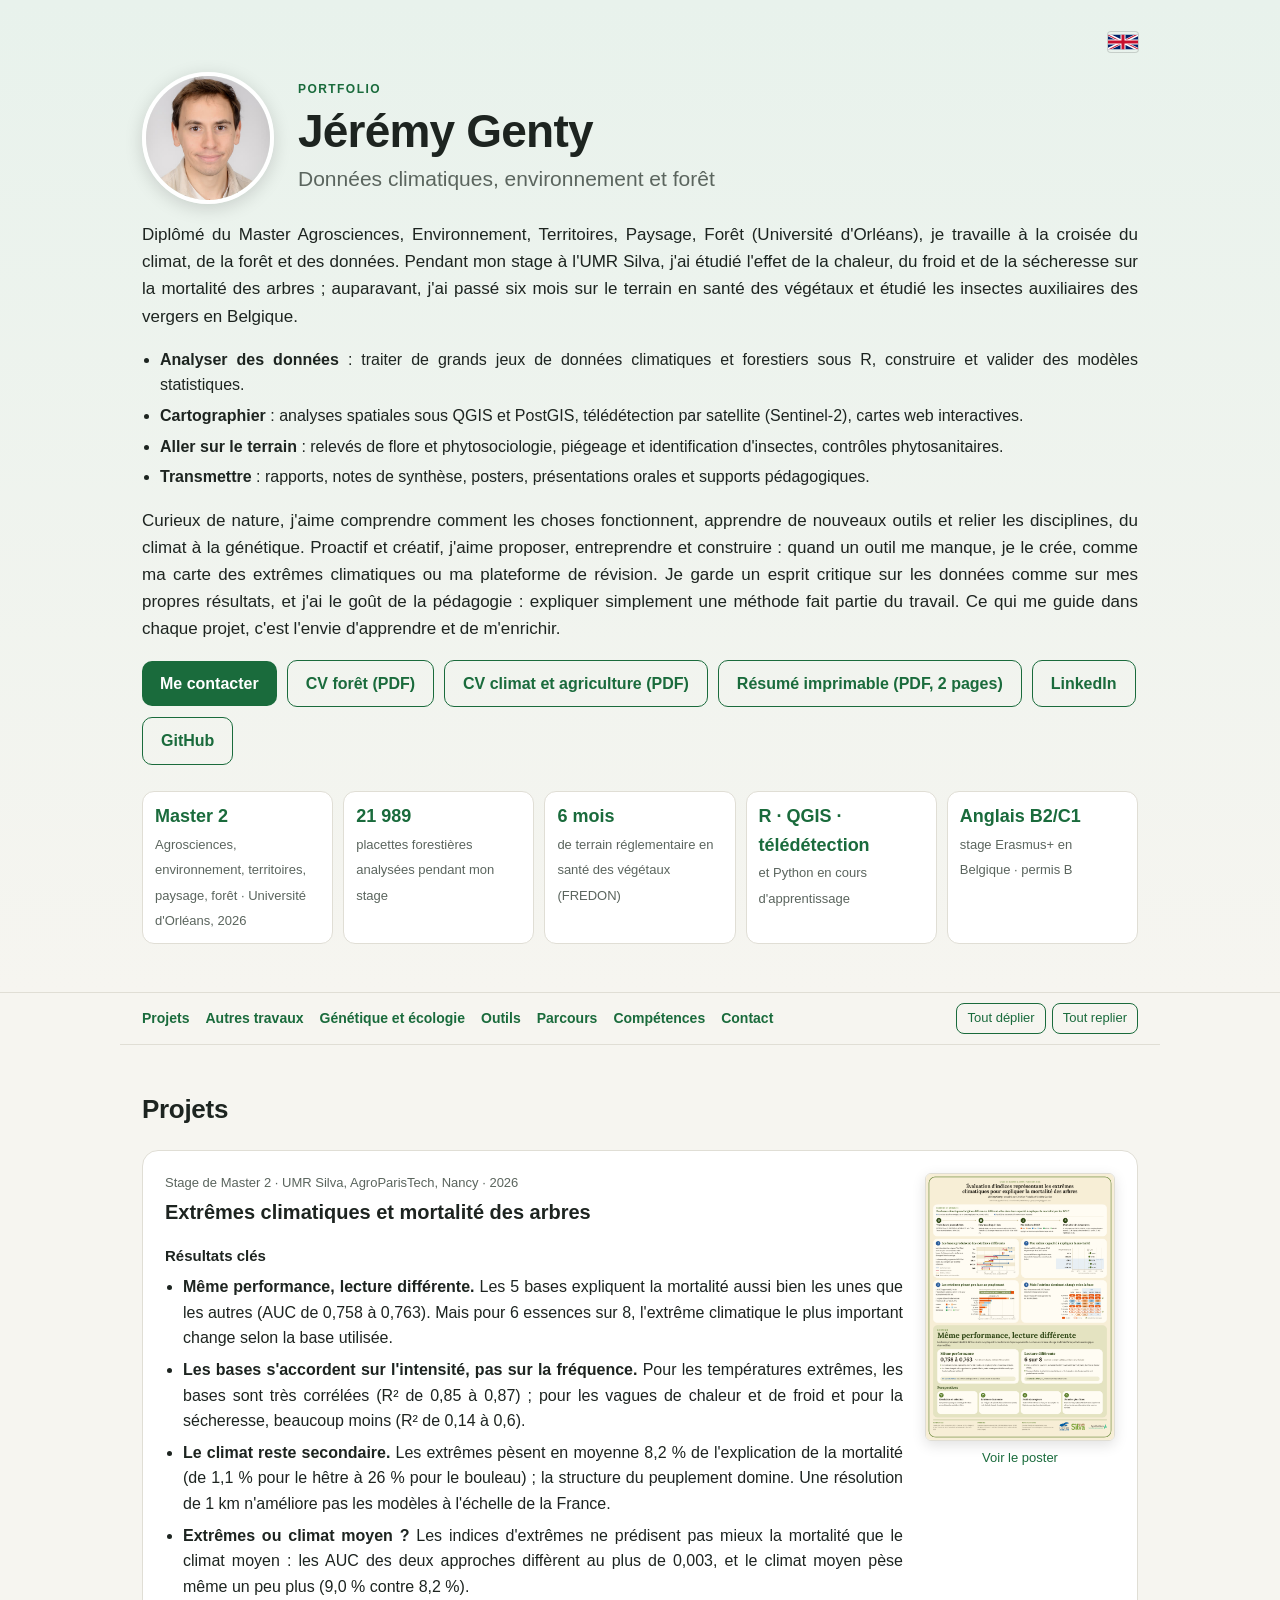
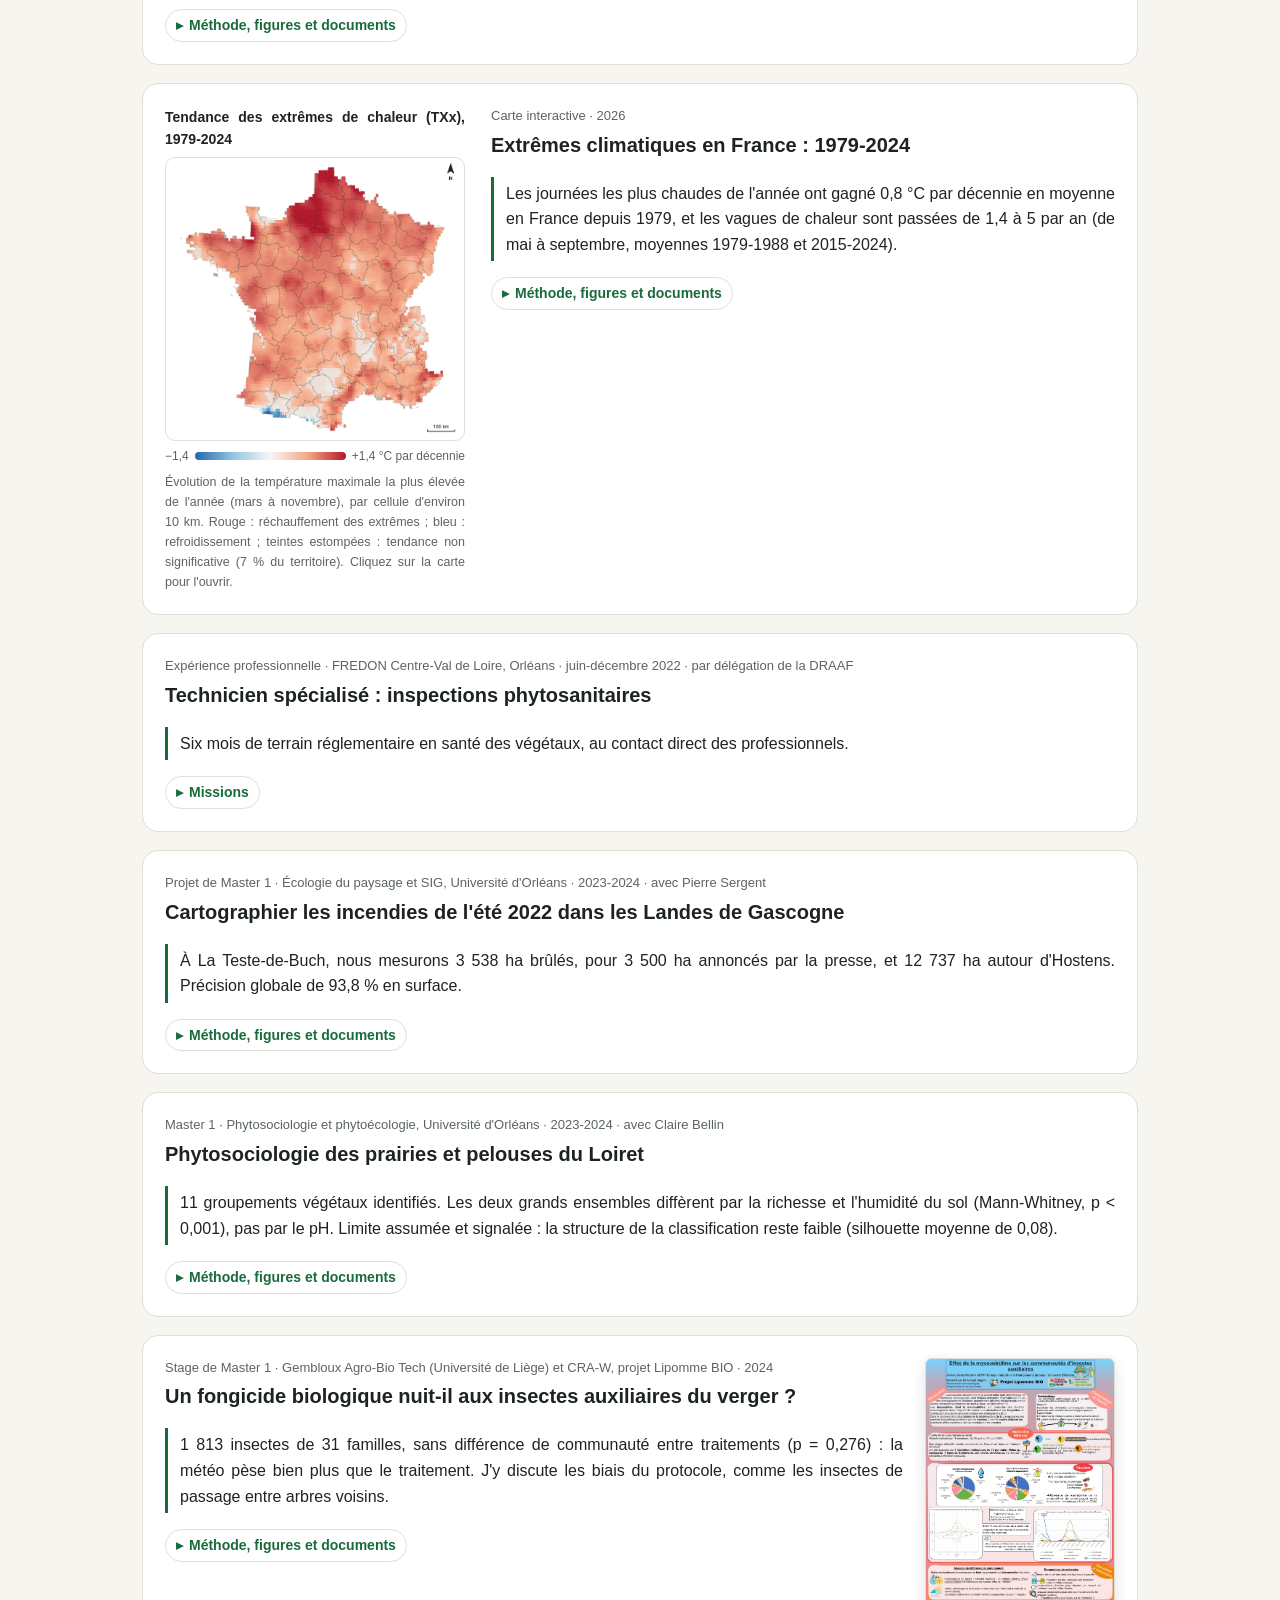
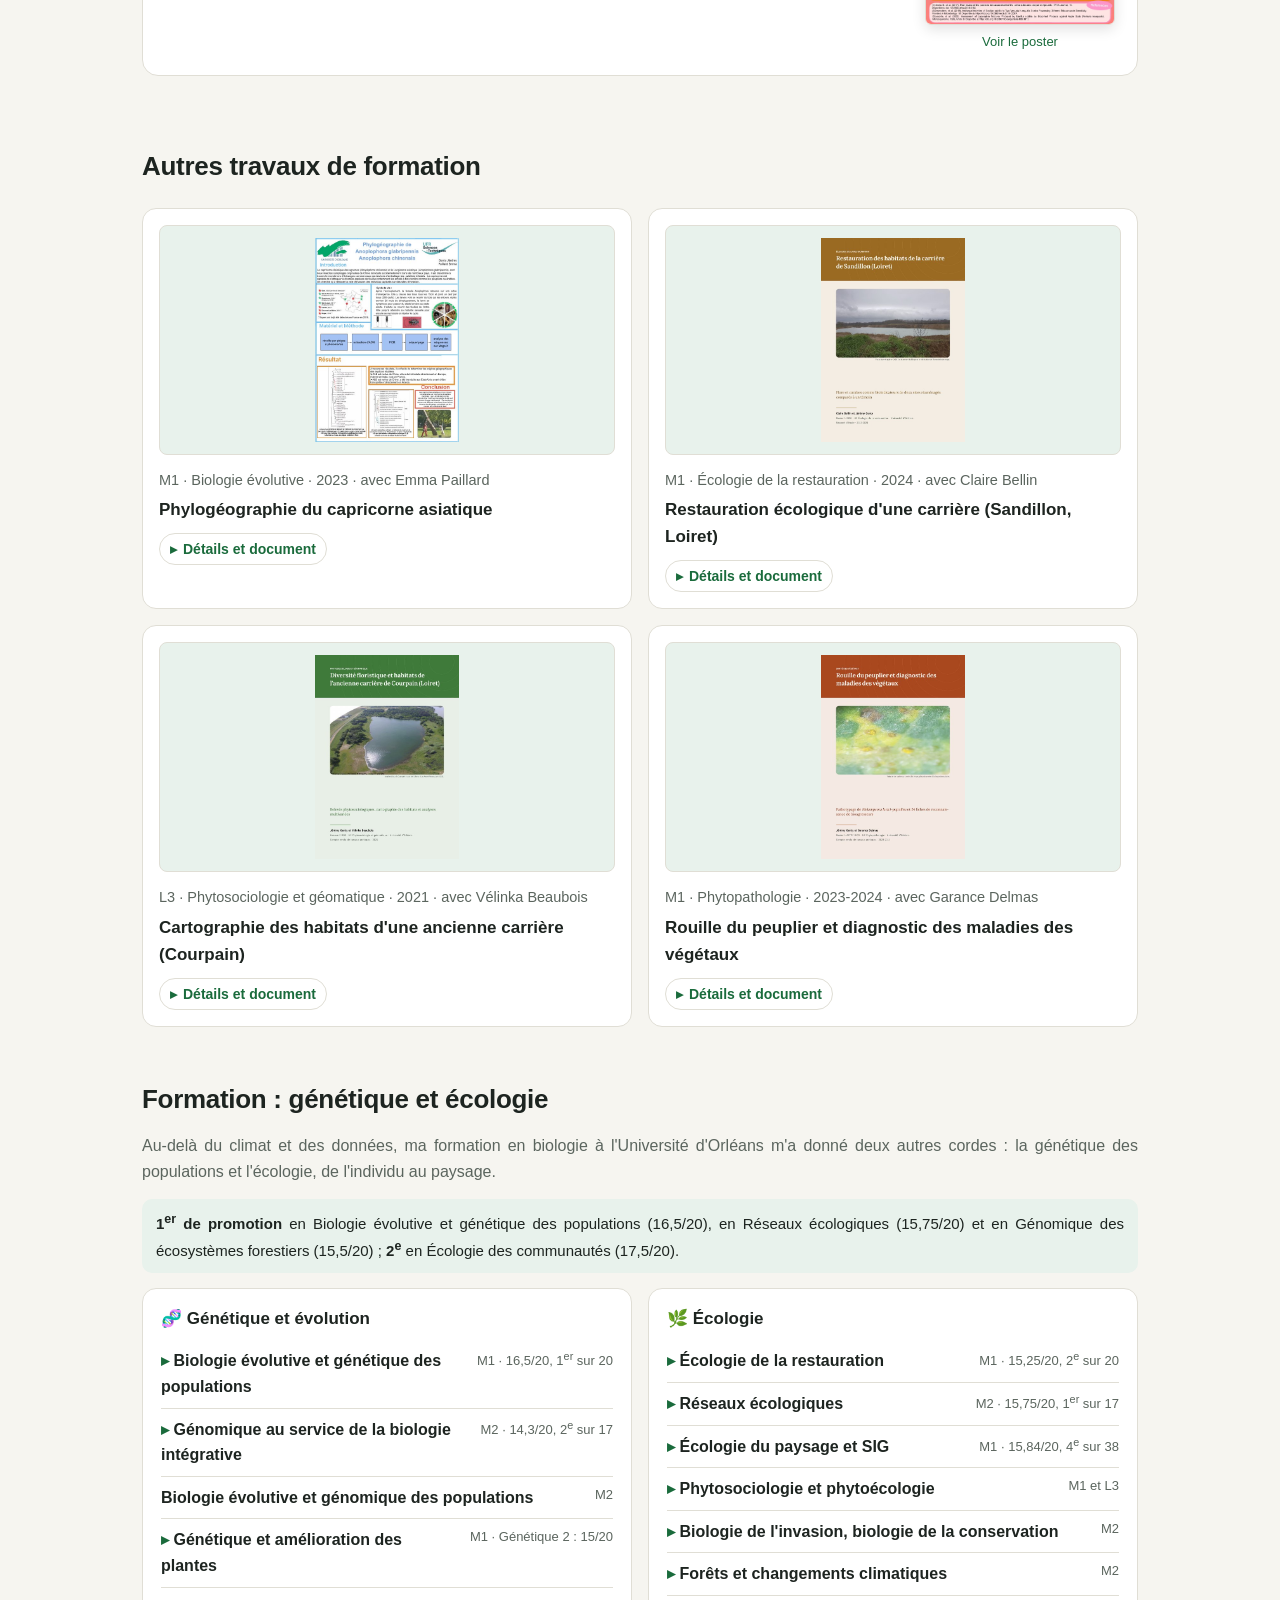
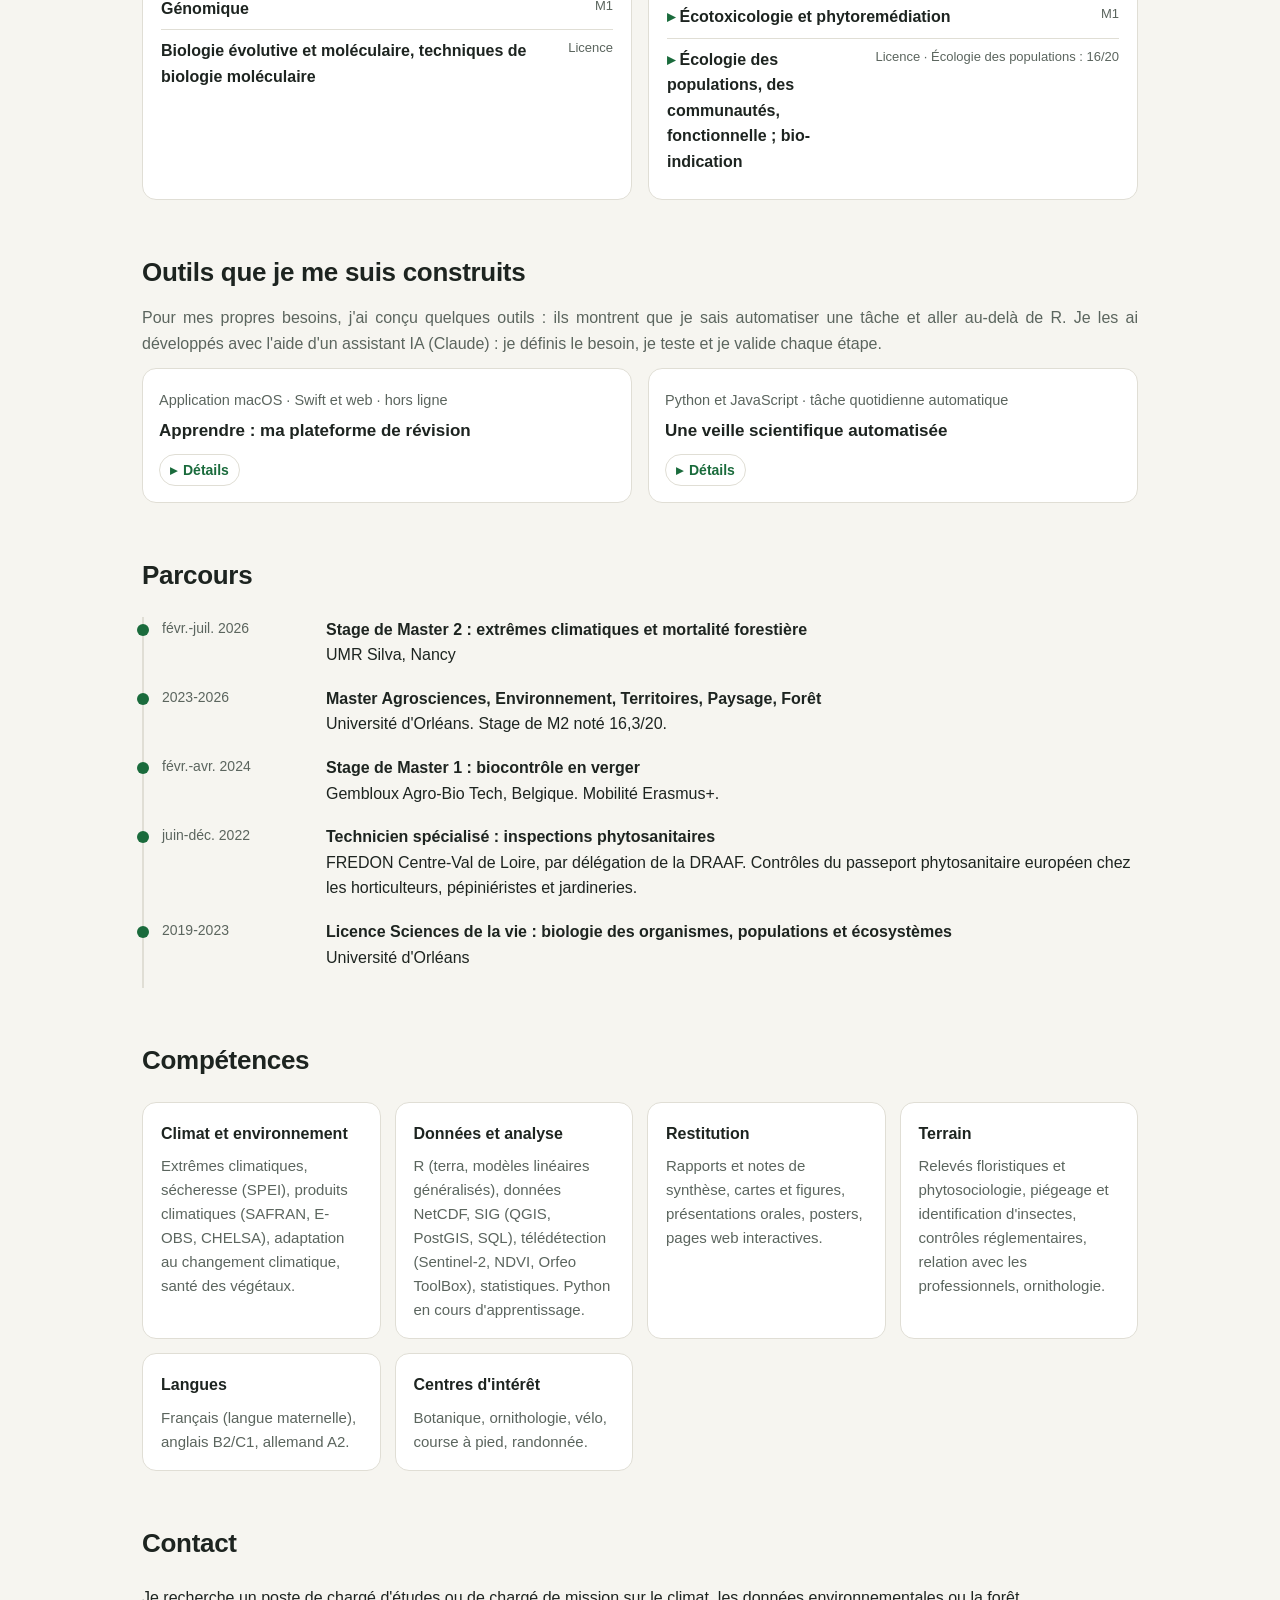
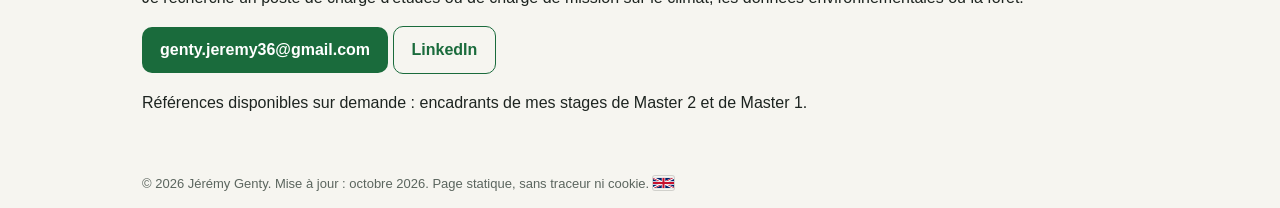
==== commit 374fa6f9: "Vignettes des travaux de formation : pages de garde des rapports et poster du capricorne net Co-Auth" ====
--- a/index.html
+++ b/index.html
@@ -134,31 +134,32 @@
 <h2>Autres travaux de formation</h2>
 <div class="travaux">
 <article class="travail" id="capricorne">
-<a href="documents/Poster_capricorne_asiatique_Genty_Paillard.pdf"><img alt="Aperçu du poster sur la phylogéographie du capricorne asiatique" class="portrait" loading="lazy" src="images/capricorne_poster.jpg"/></a>
+<a href="documents/Poster_capricorne_asiatique_Genty_Paillard.pdf"><img alt="Aperçu du poster sur la phylogéographie du capricorne asiatique" class="document" loading="lazy" src="images/capricorne_poster.jpg"/></a>
 <div>
 <p class="etiquette">M1 · Biologie évolutive · 2023 · avec Emma Paillard</p>
 <h3>Phylogéographie du capricorne asiatique</h3>
 <details class="detail"><summary>Détails et document</summary><p>Retracer les voies d'invasion d'<i>Anoplophora glabripennis</i> et d'<i>A. chinensis</i> en France à partir de séquences ADN : piégeage, PCR, séquençage du gène COI, arbres phylogénétiques sous MEGA.</p><ul class="outils"><li>Espèces invasives</li><li>Santé des forêts</li><li>Génétique</li></ul><p class="liens"><a href="documents/Poster_capricorne_asiatique_Genty_Paillard.pdf">Poster (PDF)</a></p></details></div>
 </article>
 <article class="travail" id="sandillon">
-<a href="documents/Restauration_carriere_Sandillon_Bellin_Genty.pdf"><img alt="Carte des points de relevés faune et flore sur la carrière de Sandillon" loading="lazy" src="images/sandillon_releves.jpg"/></a>
+<a href="documents/Restauration_carriere_Sandillon_Bellin_Genty.pdf"><img alt="Page de garde du rapport sur la restauration de la carrière de Sandillon" class="document" loading="lazy" src="images/couv_sandillon.jpg"/></a>
 <div>
 <p class="etiquette">M1 · Écologie de la restauration · 2024 · avec Claire Bellin</p>
 <h3>Restauration écologique d'une carrière (Sandillon, Loiret)</h3>
-<details class="detail"><summary>Détails et document</summary><p>Comparer des zones exploitées jusqu'en 2006 et 2016 à une zone témoin : points d'écoute des oiseaux, pièges à carabes, plaques à reptiles, relevés de flore ; similarité de Jaccard, types biologiques de Raunkiaer, valeurs écologiques d'Ellenberg.</p><ul class="outils"><li>Inventaires faune-flore</li><li>Restauration</li><li>QGIS</li><li>R</li></ul><p class="liens"><a href="documents/Restauration_carriere_Sandillon_Bellin_Genty.pdf">Rapport (PDF, 19 pages)</a></p></details></div>
+<details class="detail"><summary>Détails et document</summary><p>Comparer des zones exploitées jusqu'en 2006 et 2016 à une zone témoin : points d'écoute des oiseaux, pièges à carabes, plaques à reptiles, relevés de flore ; similarité de Jaccard, types biologiques de Raunkiaer, valeurs écologiques d'Ellenberg.</p><ul class="outils"><li>Inventaires faune-flore</li><li>Restauration</li><li>QGIS</li><li>R</li></ul><p class="liens"><a href="documents/Restauration_carriere_Sandillon_Bellin_Genty.pdf">Rapport (PDF, 11 pages)</a></p></details></div>
 </article>
 <article class="travail" id="courpain">
-<a href="documents/Habitats_carriere_Courpain_Genty_Beaubois.pdf"><img alt="Carte des habitats de l'ancienne carrière de Courpain avec les points GPS des relevés" loading="lazy" src="images/courpain_habitats.jpg"/></a>
+<a href="documents/Habitats_carriere_Courpain_Genty_Beaubois.pdf"><img alt="Page de garde du compte rendu sur les habitats de la carrière de Courpain" class="document" loading="lazy" src="images/couv_courpain.jpg"/></a>
 <div>
 <p class="etiquette">L3 · Phytosociologie et géomatique · 2021 · avec Vélinka Beaubois</p>
 <h3>Cartographie des habitats d'une ancienne carrière (Courpain)</h3>
 <details class="detail"><summary>Détails et document</summary><p>Sur une carrière de 17 ha réaménagée : relevés de végétation géolocalisés, carte des habitats sous QGIS (4,2 ha de pelouses et prairies, 5,1 ha de plan d'eau), analyses factorielles et dendrogrammes distinguant trois grands types de végétation.</p><ul class="outils"><li>Cartographie d'habitats</li><li>GPS</li><li>QGIS</li><li>Phytosociologie</li></ul><p class="liens"><a href="documents/Habitats_carriere_Courpain_Genty_Beaubois.pdf">Compte rendu (PDF)</a></p></details></div>
 </article>
 <article class="travail">
+<a href="documents/Rouille_peuplier_phytopathologie_Genty_Delmas.pdf"><img alt="Page de garde du compte rendu sur la rouille du peuplier et le diagnostic des maladies" class="document" loading="lazy" src="images/couv_rouille.jpg"/></a>
 <div>
 <p class="etiquette">M1 · Phytopathologie · 2023-2024 · avec Garance Delmas</p>
 <h3>Rouille du peuplier et diagnostic des maladies des végétaux</h3>
-<details class="detail"><summary>Détails et document</summary><p>Pathotypage de souches de <i>Melampsora larici-populina</i> sur des clones de peuplier : une souche caractérisée, l'autre ininterprétable faute d'infection du témoin, ce que nous discutons. Puis 25 fiches de diagnostic : oïdiums, rouilles, galles, gui, feu bactérien, viroses.</p><ul class="outils"><li>Phytopathologie</li><li>Santé des forêts</li><li>Diagnostic</li></ul><p class="liens"><a href="documents/Rouille_peuplier_phytopathologie_Genty_Delmas.pdf">Compte rendu (PDF)</a></p></details></div>
+<details class="detail"><summary>Détails et document</summary><p>Pathotypage de souches de <i>Melampsora larici-populina</i> sur des clones de peuplier : une souche caractérisée, l'autre ininterprétable faute d'infection du témoin, ce que nous discutons. Puis 24 fiches de diagnostic : oïdiums, rouilles, galles, gui, feu bactérien, viroses.</p><ul class="outils"><li>Phytopathologie</li><li>Santé des forêts</li><li>Diagnostic</li></ul><p class="liens"><a href="documents/Rouille_peuplier_phytopathologie_Genty_Delmas.pdf">Compte rendu (PDF)</a></p></details></div>
 </article>
 </div>
 </section>
--- a/style.css
+++ b/style.css
@@ -41,6 +41,8 @@
 figure{margin:0}figure img{width:100%;height:auto;display:block;border-radius:8px;border:1px solid var(--bord)}
 figcaption{font-size:13px;color:var(--mut);margin-top:6px}
 .fig-cadre{position:relative}
+.fig-cadre img{aspect-ratio:1260/800}
+@media(max-width:480px){.fig-label{font-size:10px!important;white-space:normal!important;max-width:44%;line-height:1.2}.fig-nord{font-size:9px;right:6px;bottom:6px}}
 .fig-label{position:absolute;top:8px;font-size:12px;font-weight:600;background:rgba(255,255,255,.88);color:#222;padding:2px 7px;border-radius:5px}
 .fig-label.g{left:8px}.fig-label.d{left:calc(51% + 8px)}
 .fig-nord{position:absolute;right:10px;bottom:10px;font:700 11px/1 sans-serif;text-align:center;color:#222;background:rgba(255,255,255,.85);padding:3px 5px;border-radius:5px}
@@ -60,20 +62,22 @@
 .travail{background:var(--carte);border:1px solid var(--bord);border-radius:14px;padding:16px;display:flex;flex-direction:column;gap:10px}
 .travail img{width:100%;height:190px;object-fit:cover;object-position:top;border-radius:8px;border:1px solid var(--bord);display:block}
 .travail img.portrait{object-position:top center}
+.travail img.document{height:230px;object-fit:contain;padding:12px;background:var(--ac2)}
 .travail h3{font-size:17px;margin:2px 0 6px}.travail p{margin:4px 0;font-size:14.5px}
 
 .intro-section{max-width:760px;color:var(--mut);margin:-8px 0 12px}
 .points-forts{background:var(--ac2);border-radius:10px;padding:10px 14px;font-size:15px;max-width:900px}
-.deux-col{display:grid;grid-template-columns:1fr 1fr;gap:16px;margin-top:14px}
-@media(max-width:760px){.deux-col{grid-template-columns:1fr}}
+.deux-col{display:grid;grid-template-columns:minmax(0,1fr) minmax(0,1fr);gap:16px;margin-top:14px}
+@media(max-width:760px){.deux-col{grid-template-columns:minmax(0,1fr)}}
+.col-ue{min-width:0}.ue a,.ue small{overflow-wrap:anywhere}
 .col-ue{background:var(--carte);border:1px solid var(--bord);border-radius:14px;padding:16px 18px}
 .col-ue h3{font-size:17px;margin:0 0 8px}
 .ue{list-style:none;padding:0;margin:0}
-.ue li{padding:8px 0;border-top:1px solid var(--bord);display:grid;grid-template-columns:1fr auto;gap:2px 10px}
+.ue li{padding:8px 0;border-top:1px solid var(--bord);display:grid;grid-template-columns:minmax(0,1fr) auto;gap:2px 10px}
 .ue li:first-child{border-top:0}
 .ue li span{color:var(--mut);font-size:13px;text-align:right;white-space:nowrap}
 .ue li small{grid-column:1/-1;color:var(--mut);font-size:13px}
-@media(max-width:480px){.ue li{grid-template-columns:1fr}.ue li span{text-align:left}}
+@media(max-width:480px){.ue li{grid-template-columns:minmax(0,1fr)}.ue li span{text-align:left;white-space:normal}}
 
 .ue li small.rendu{color:var(--txt);opacity:.85;border-left:2px solid var(--ac);padding-left:8px;margin-top:3px}
 
@@ -88,11 +92,12 @@
 details.detail[open]>summary::before{transform:rotate(90deg)}
 details.detail[open]>summary{margin-bottom:8px}
 .ue li.depliable{display:block}
-details.ue-detail>summary{cursor:pointer;display:grid;grid-template-columns:1fr auto;gap:2px 10px;list-style:none}
+details.ue-detail>summary{cursor:pointer;display:grid;grid-template-columns:minmax(0,1fr) auto;gap:2px 10px;list-style:none}
 details.ue-detail>summary::-webkit-details-marker{display:none}
 details.ue-detail>summary b::before{content:"▸ ";color:var(--ac)}
 details.ue-detail[open]>summary b::before{content:"▾ "}
 details.ue-detail>summary span{color:var(--mut);font-size:13px;text-align:right;white-space:nowrap}
+@media(max-width:480px){details.ue-detail>summary{grid-template-columns:minmax(0,1fr)}details.ue-detail>summary span{text-align:left;white-space:normal}}
 details.ue-detail small{display:block;color:var(--mut);font-size:13px;margin-top:4px}
 details.ue-detail small.rendu{color:var(--txt);opacity:.85;border-left:2px solid var(--ac);padding-left:8px}
 .video-ue{width:100%;max-width:520px;margin-top:8px;border-radius:8px;border:1px solid var(--bord);background:#000}
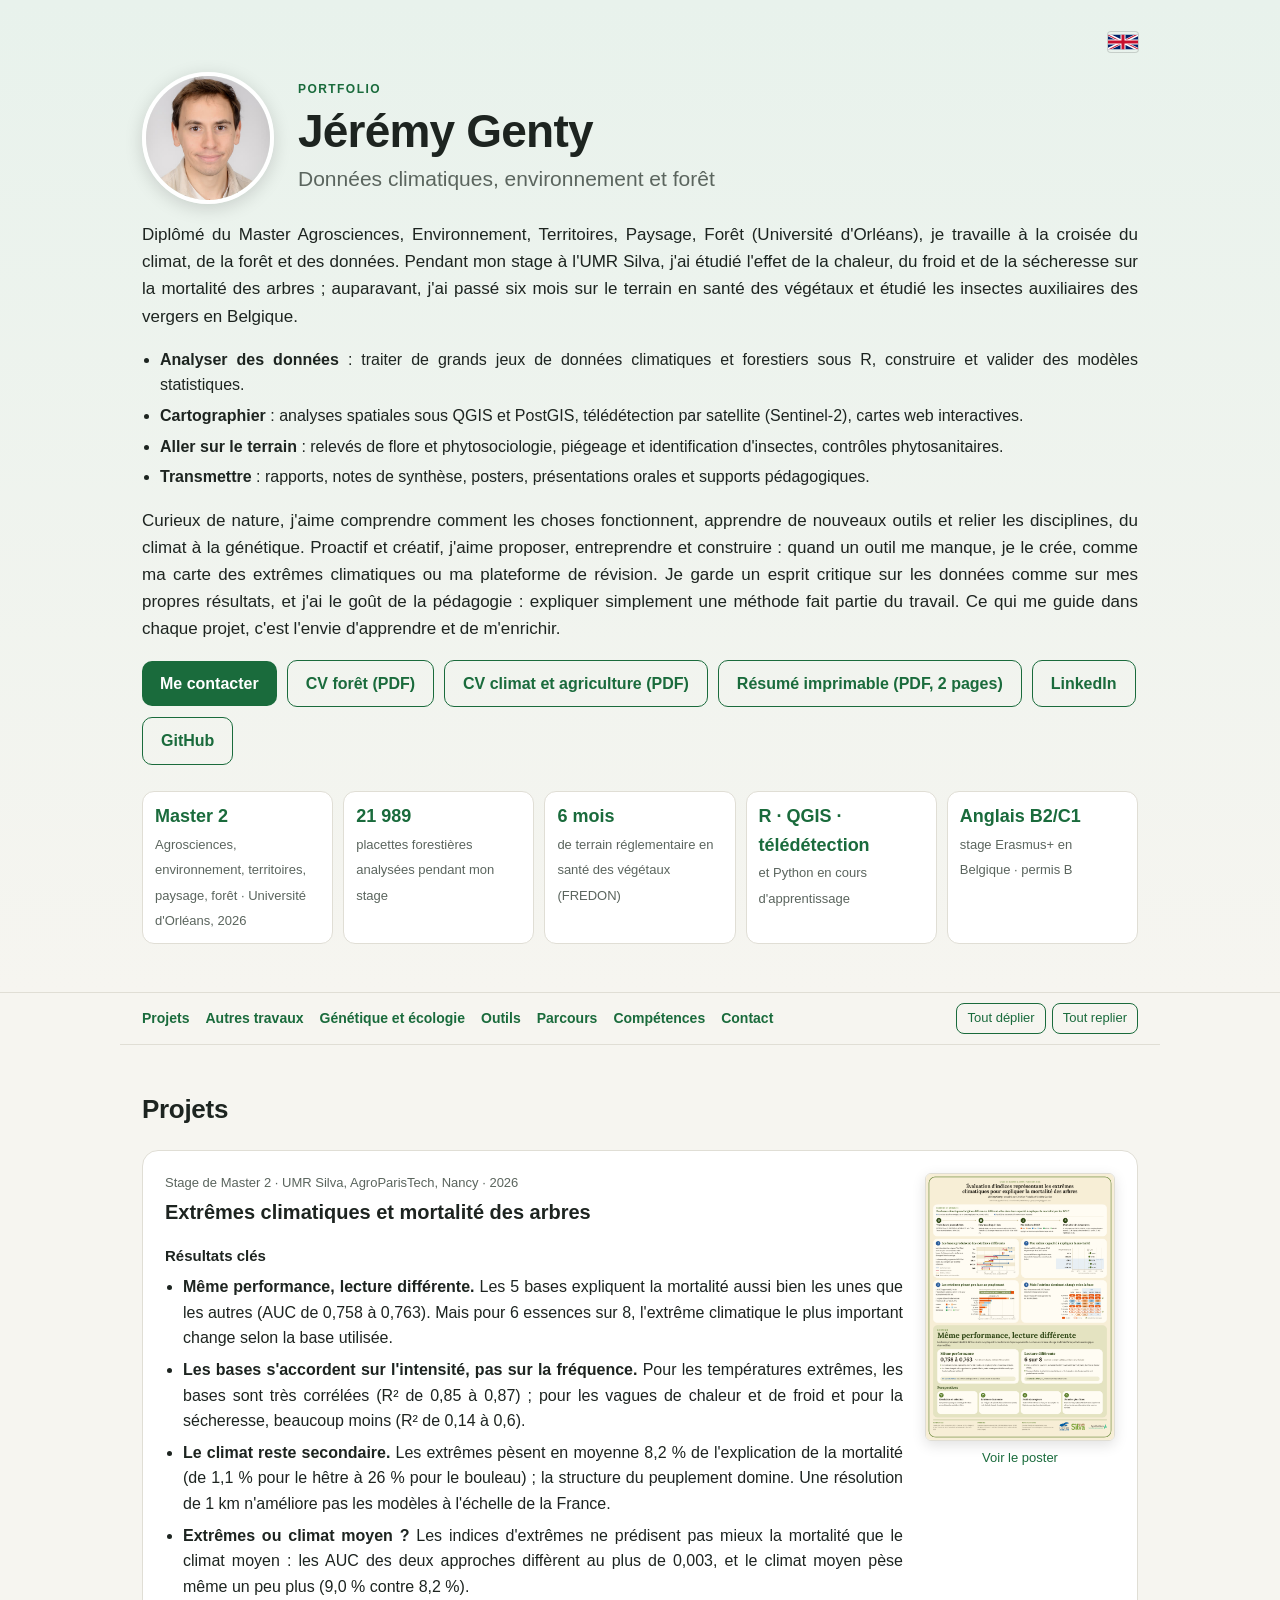
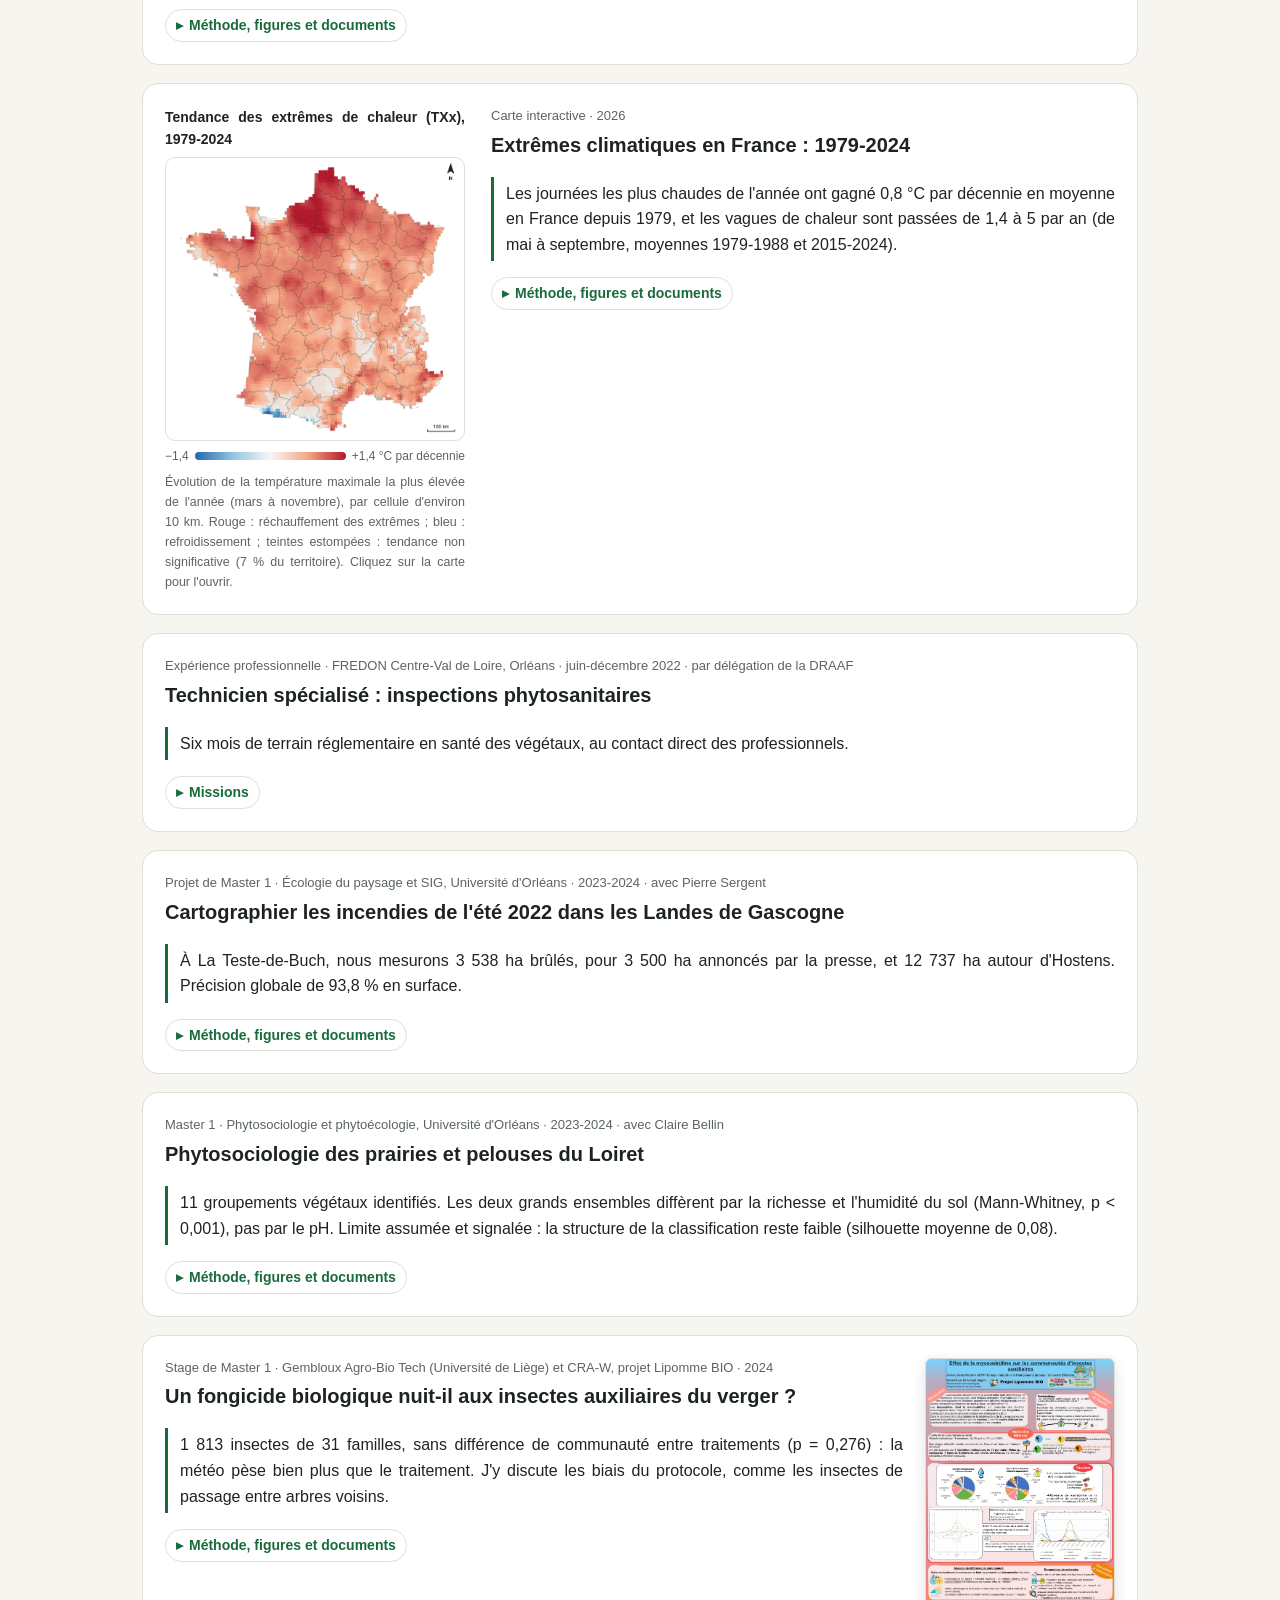
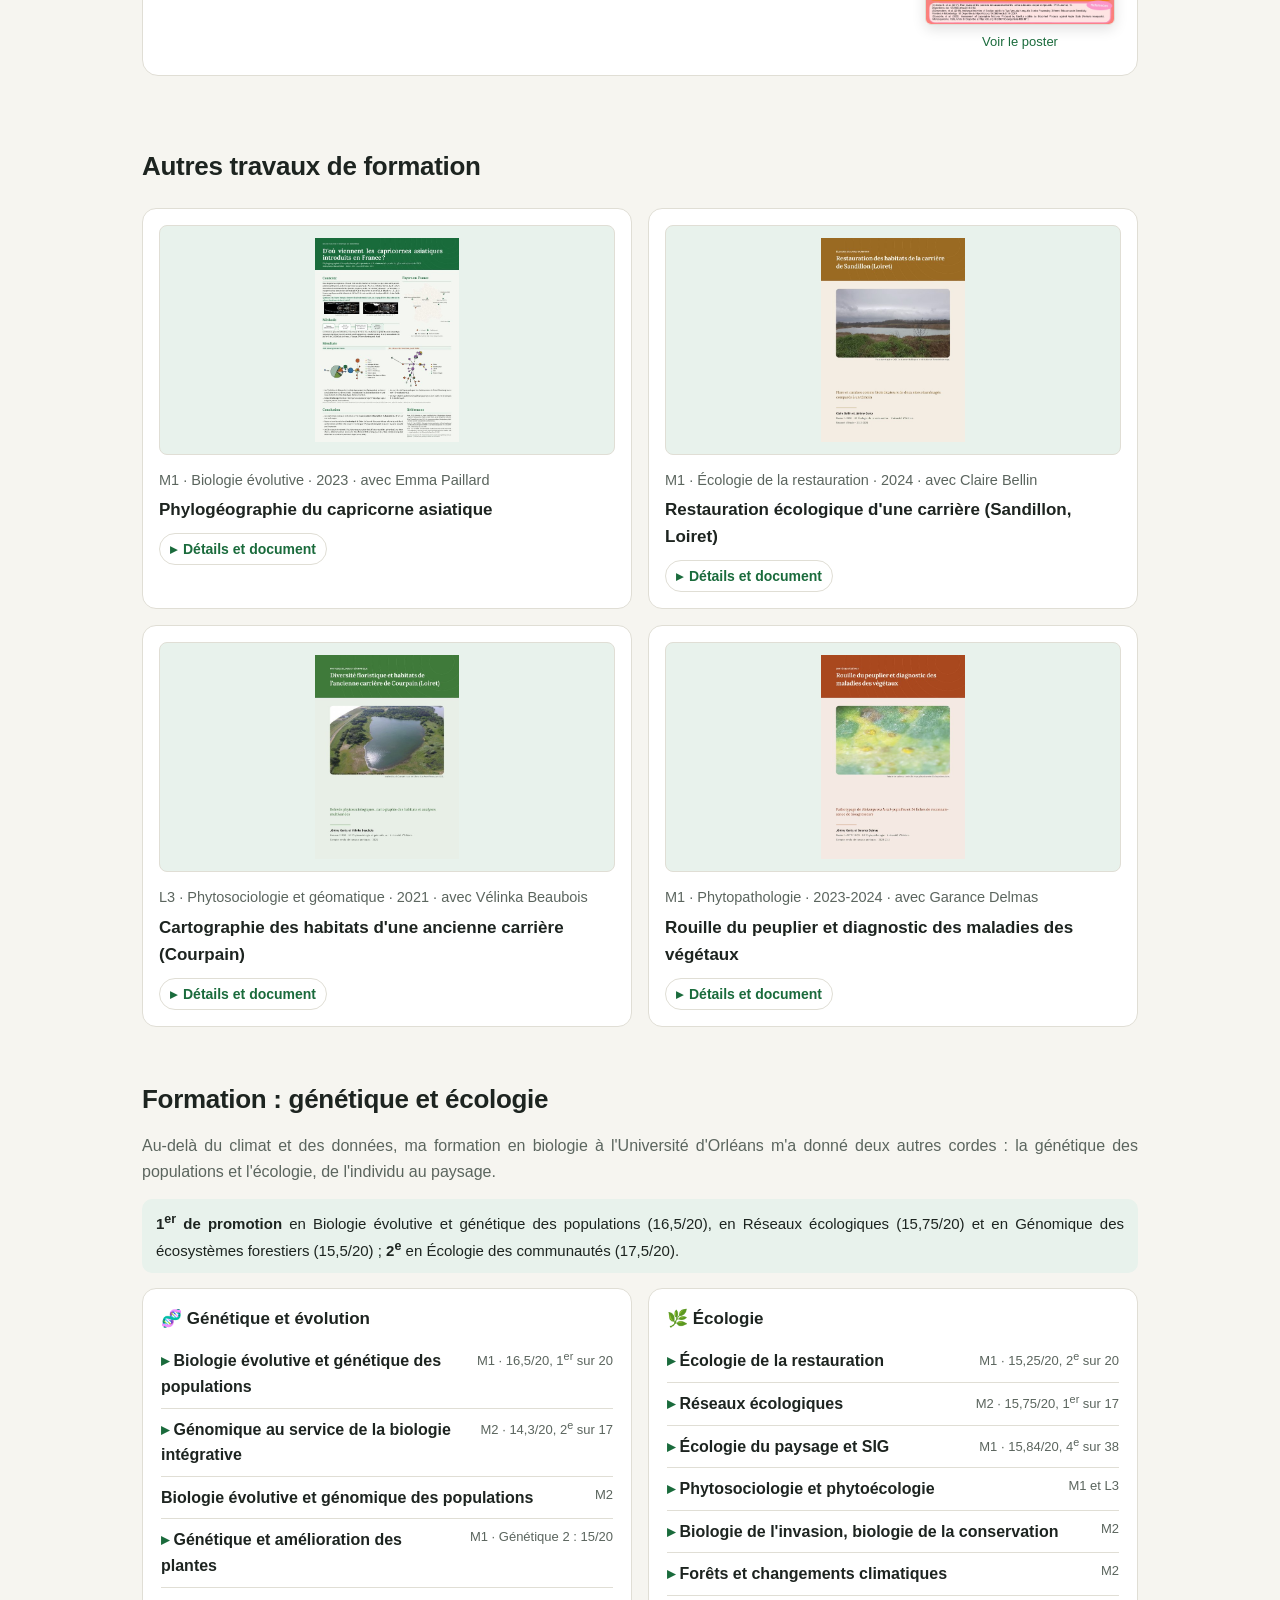
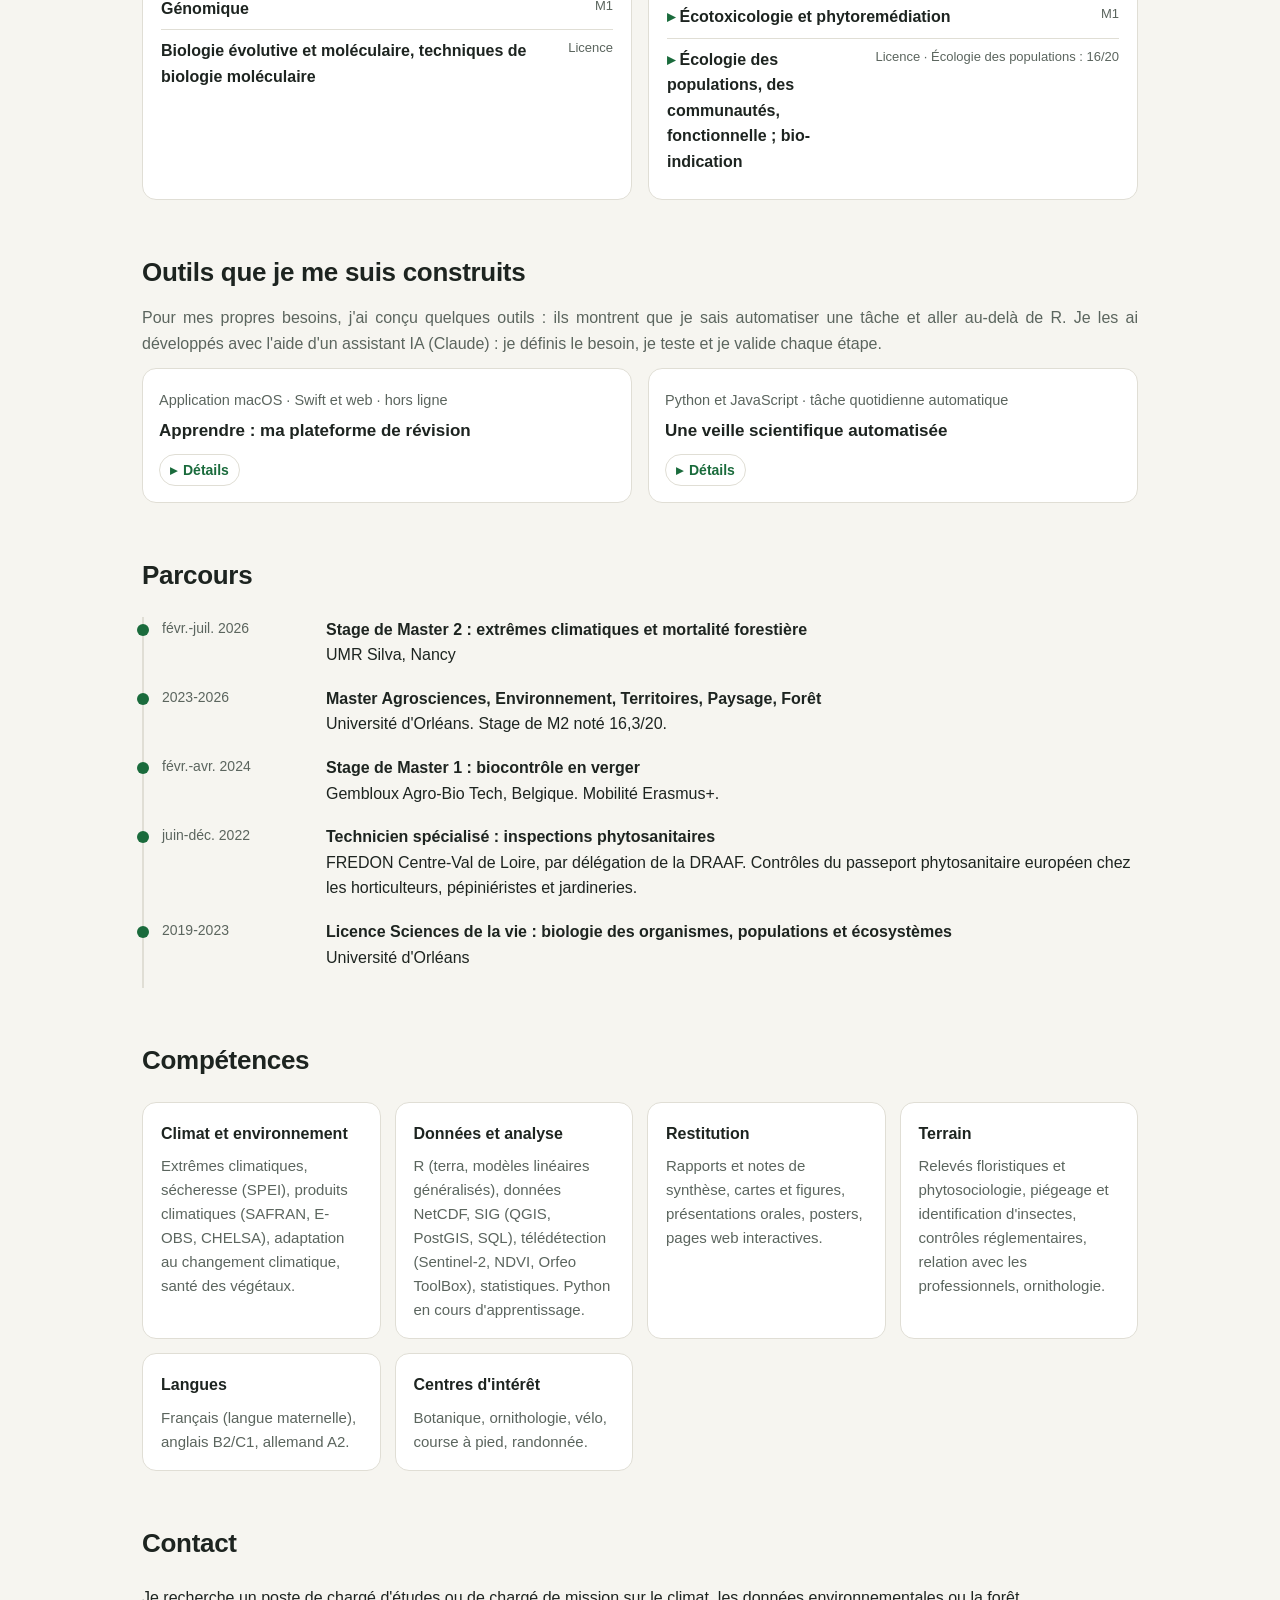
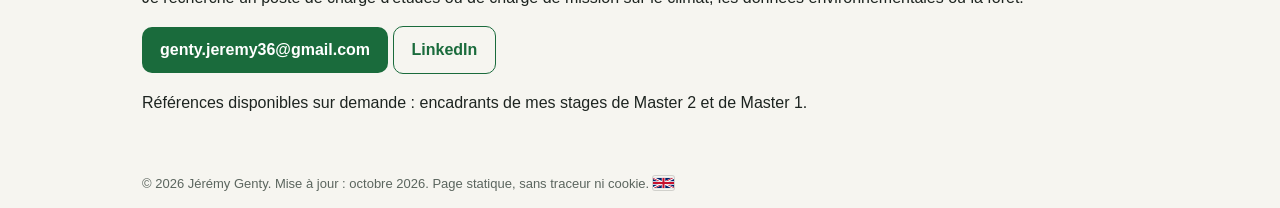
==== commit 1ae80445: "Poster capricorne refait en A0 : reseaux d'haplotypes COI sous R, carte des foyers, conclusions corr" ====
--- a/index.html
+++ b/index.html
@@ -138,7 +138,7 @@
 <div>
 <p class="etiquette">M1 · Biologie évolutive · 2023 · avec Emma Paillard</p>
 <h3>Phylogéographie du capricorne asiatique</h3>
-<details class="detail"><summary>Détails et document</summary><p>Retracer les voies d'invasion d'<i>Anoplophora glabripennis</i> et d'<i>A. chinensis</i> en France à partir de séquences ADN : piégeage, PCR, séquençage du gène COI, arbres phylogénétiques sous MEGA.</p><ul class="outils"><li>Espèces invasives</li><li>Santé des forêts</li><li>Génétique</li></ul><p class="liens"><a href="documents/Poster_capricorne_asiatique_Genty_Paillard.pdf">Poster (PDF)</a></p></details></div>
+<details class="detail"><summary>Détails et document</summary><p>Retracer les voies d'invasion d'<i>Anoplophora glabripennis</i> et d'<i>A. chinensis</i> en France à partir du gène mitochondrial COI (195 séquences), avec des réseaux d'haplotypes refaits sous R : le foyer de Royan vient directement de Chine et non d'Italie, celui de Gien porte un haplotype qui lui est propre.</p><ul class="outils"><li>Espèces invasives</li><li>Santé des forêts</li><li>Génétique</li></ul><p class="liens"><a href="documents/Poster_capricorne_asiatique_Genty_Paillard.pdf">Poster (PDF)</a></p></details></div>
 </article>
 <article class="travail" id="sandillon">
 <a href="documents/Restauration_carriere_Sandillon_Bellin_Genty.pdf"><img alt="Page de garde du rapport sur la restauration de la carrière de Sandillon" class="document" loading="lazy" src="images/couv_sandillon.jpg"/></a>
